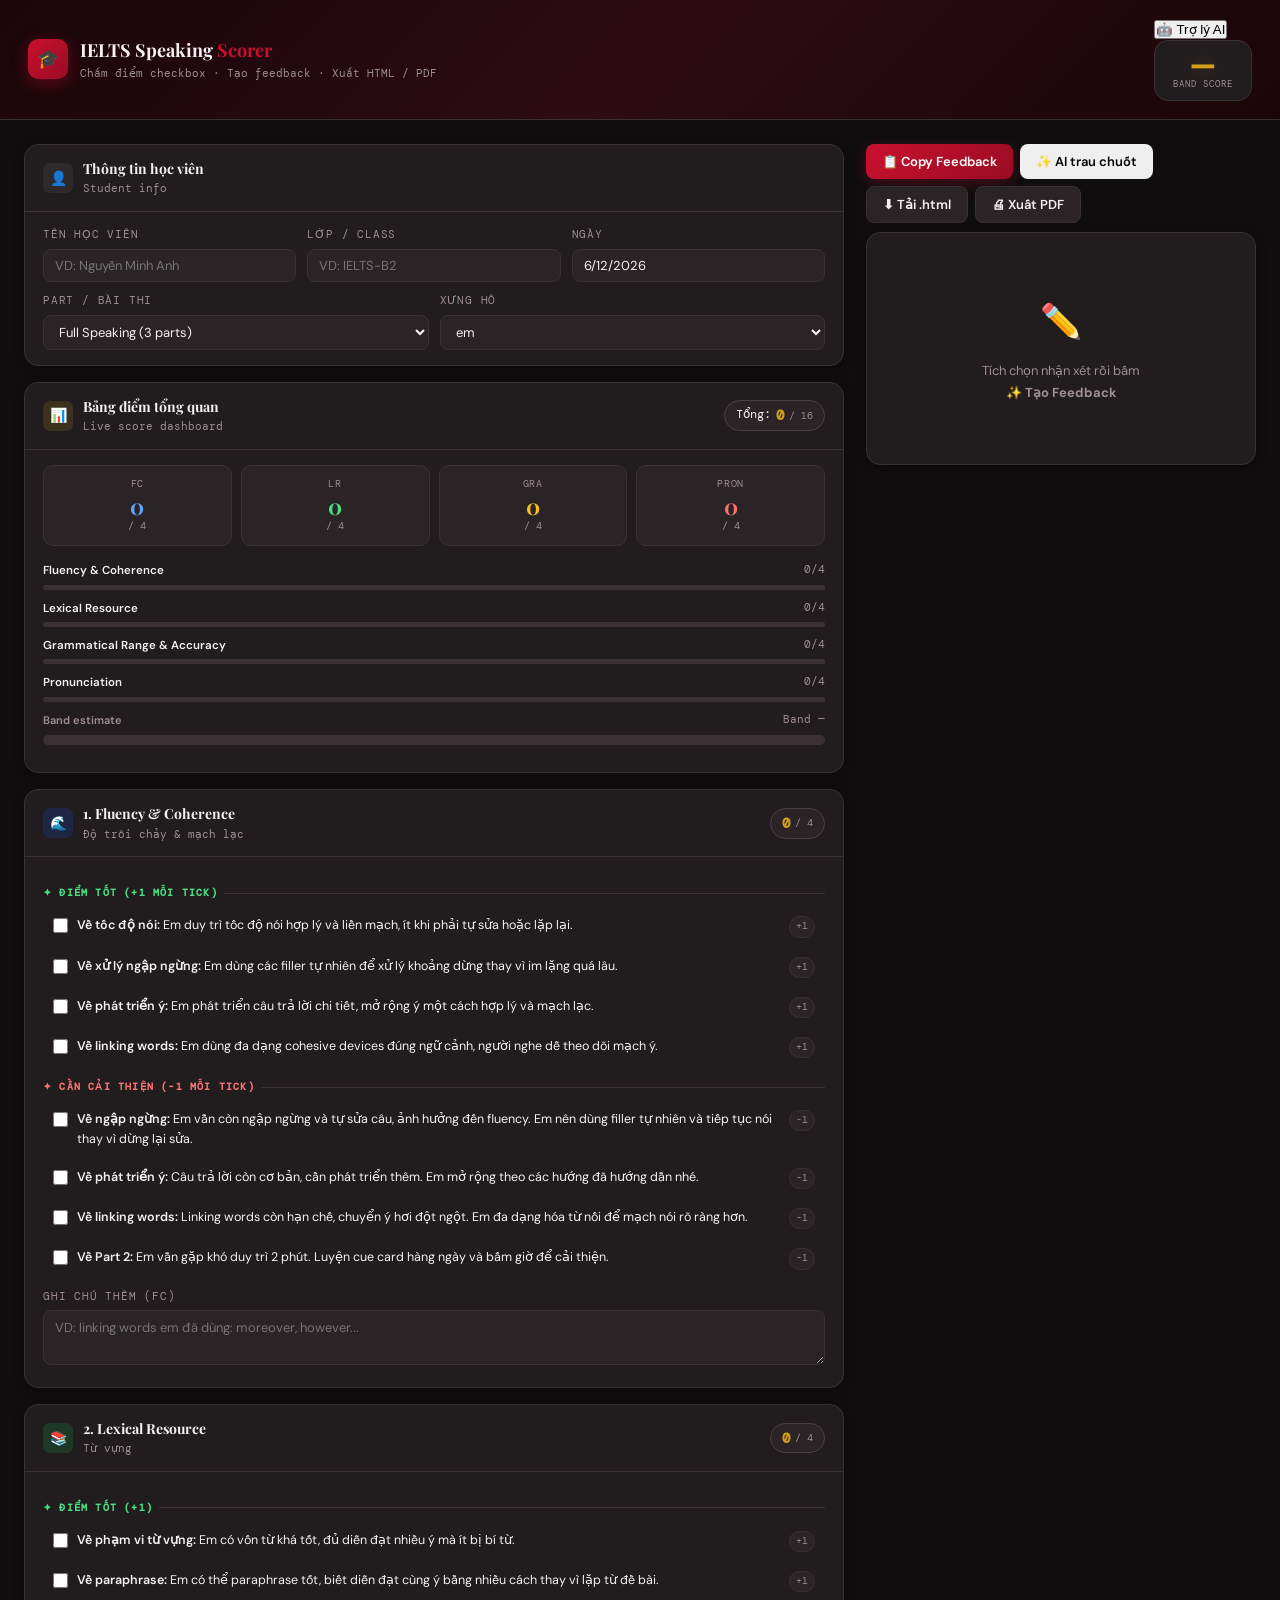
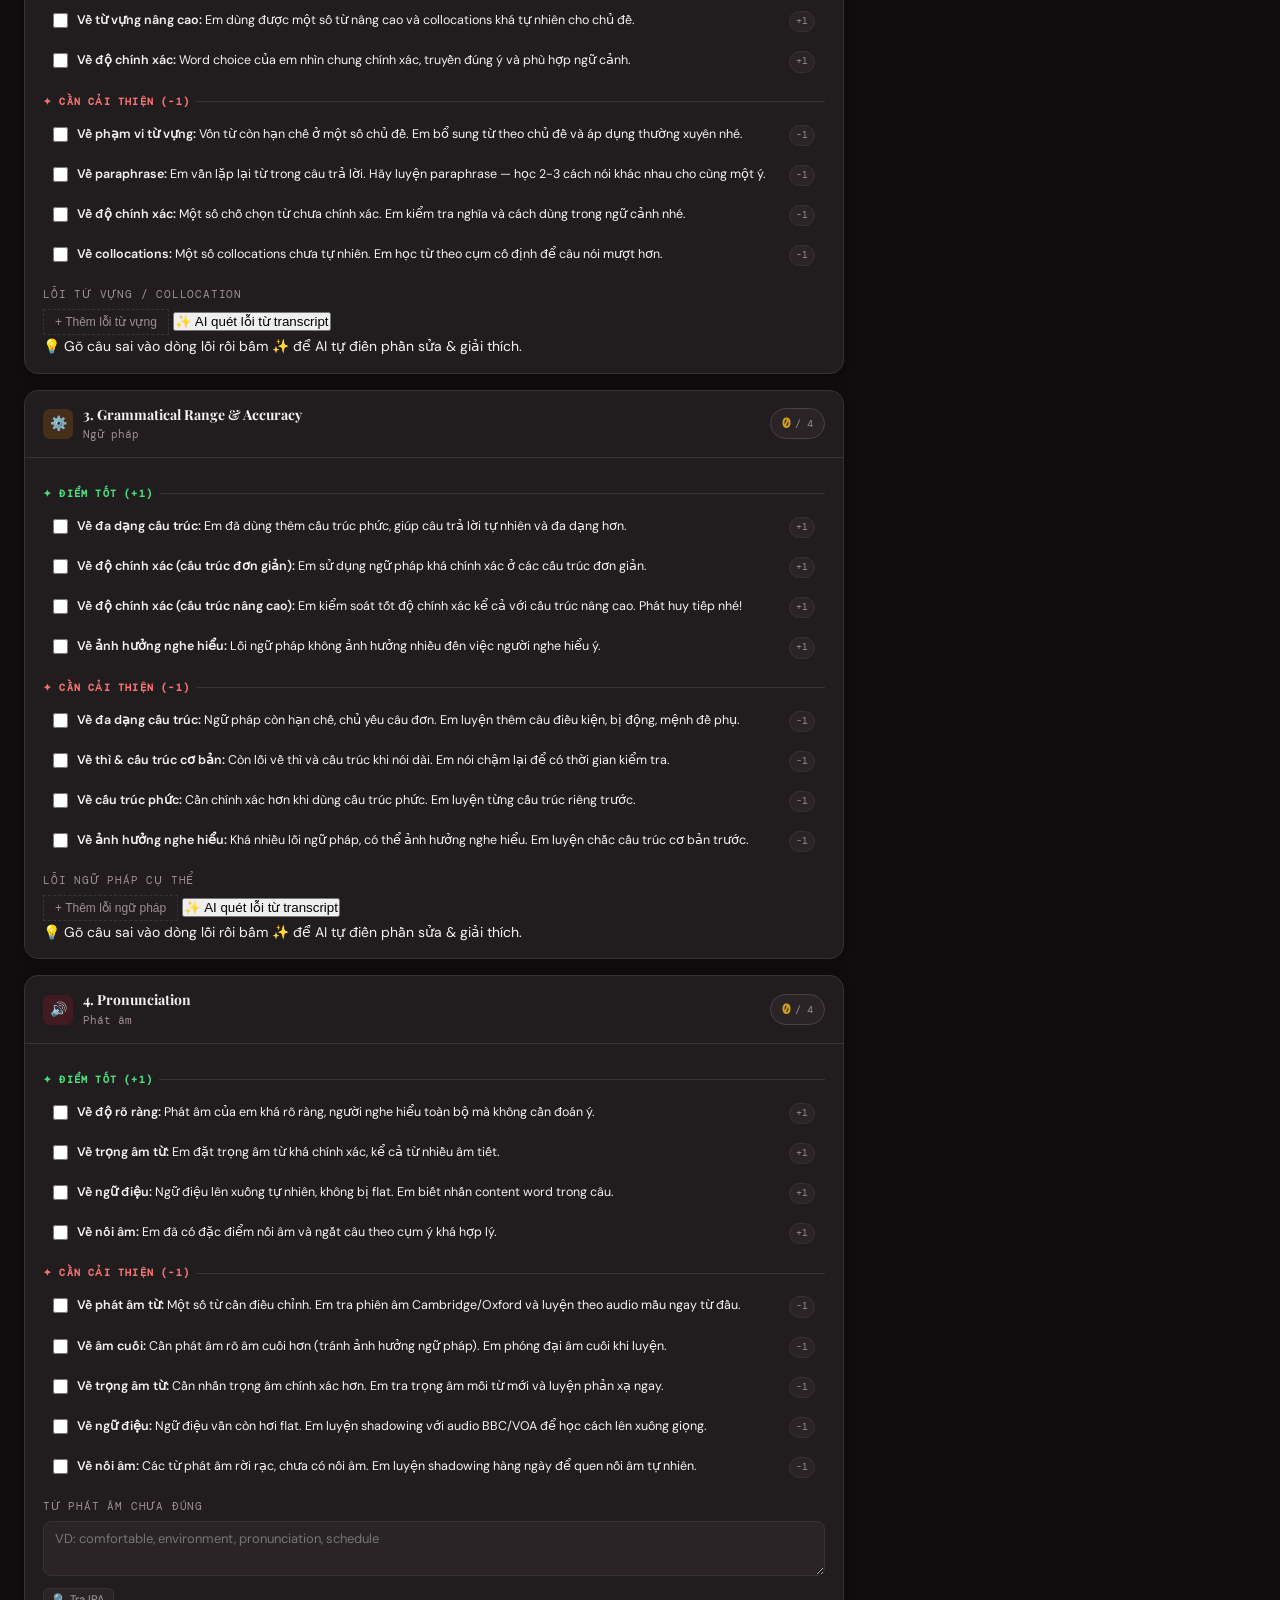
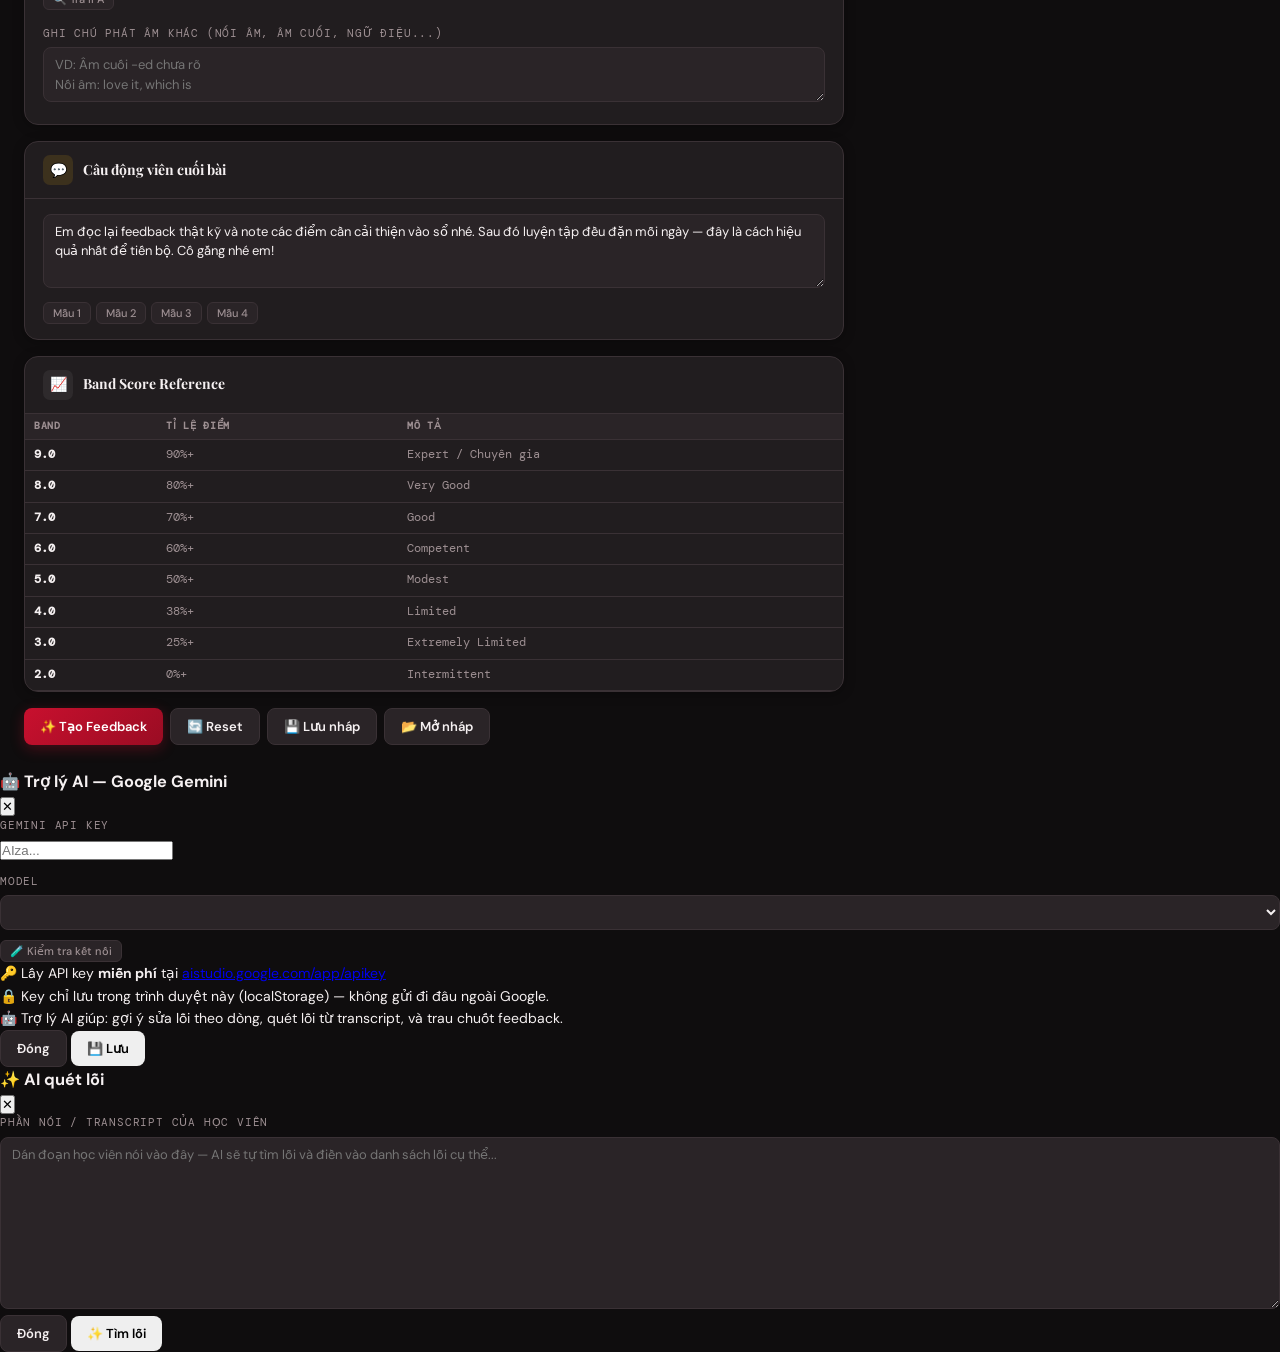
==== index.html @ d407ffcd "Initial commit: IELTS Speaking Scorer" ====
<!DOCTYPE html>
<html lang="vi">
<head>
  <meta charset="UTF-8" />
  <meta name="viewport" content="width=device-width, initial-scale=1.0" />
  <title>IELTS Speaking Scorer – LangGo</title>
  <link href="https://fonts.googleapis.com/css2?family=Playfair+Display:wght@700;900&family=DM+Sans:ital,wght@0,300;0,400;0,500;0,600;1,400&family=DM+Mono:wght@400;500&display=swap" rel="stylesheet" />
  <link rel="stylesheet" href="style.css" />
</head>
<body>

<!-- ===== HEADER ===== -->
<header>
  <div class="brand">
    <div class="brand-icon">🎓</div>
    <div>
      <h1>IELTS Speaking <span>Scorer</span></h1>
      <div class="sub">Chấm điểm checkbox · Tạo feedback · Xuất HTML / PDF</div>
    </div>
  </div>
  <div class="hdr-right">
    <button class="hdr-ai-btn" id="ai-btn" onclick="openAIModal()" title="Cài đặt Trợ lý AI (Gemini)">
      <span class="dot"></span> 🤖 Trợ lý AI
    </button>
    <div class="band-pill">
      <div class="num" id="hdr-band">—</div>
      <div class="lbl">Band Score</div>
    </div>
  </div>
</header>

<!-- ===== MAIN WRAPPER ===== -->
<div class="wrap">

  <!-- ===== INPUT PANE ===== -->
  <div class="input-pane">

    <!-- Thông tin học viên -->
    <div class="card">
      <div class="card-head">
        <div class="card-head-left">
          <div class="crit-icon ci-info">👤</div>
          <div>
            <h2>Thông tin học viên</h2>
            <div class="hsub">Student info</div>
          </div>
        </div>
      </div>
      <div class="card-body">
        <div class="info-grid">
          <div>
            <label class="field-label">Tên học viên</label>
            <input type="text" id="hv-name" placeholder="VD: Nguyễn Minh Anh" />
          </div>
          <div>
            <label class="field-label">Lớp / Class</label>
            <input type="text" id="hv-class" placeholder="VD: IELTS-B2" />
          </div>
          <div>
            <label class="field-label">Ngày</label>
            <input type="text" id="hv-date" />
          </div>
        </div>
        <div class="row-2" style="margin-top: 11px">
          <div>
            <label class="field-label">Part / Bài thi</label>
            <select id="hv-part">
              <option>Full Speaking (3 parts)</option>
              <option>Part 1 only</option>
              <option>Part 2 only</option>
              <option>Part 3 only</option>
            </select>
          </div>
          <div>
            <label class="field-label">Xưng hô</label>
            <select id="hv-pronoun">
              <option value="em">em</option>
              <option value="anh">anh</option>
              <option value="chị">chị</option>
            </select>
          </div>
        </div>
      </div>
    </div>

    <!-- Bảng điểm tổng quan -->
    <div class="card">
      <div class="card-head">
        <div class="card-head-left">
          <div class="crit-icon ci-gold">📊</div>
          <div>
            <h2>Bảng điểm tổng quan</h2>
            <div class="hsub">Live score dashboard</div>
          </div>
        </div>
        <div class="score-badge">
          Tổng: <span class="cur" id="tot-pts">0</span>
          <span class="mx">/ <span id="tot-max">0</span></span>
        </div>
      </div>
      <div class="card-body">
        <!-- Mini score cards -->
        <div class="ov-grid">
          <div class="ov-card">
            <div class="on">FC</div>
            <div class="op op-fc" id="fc-pts">0</div>
            <div class="om">/ <span id="fc-max-d">0</span></div>
          </div>
          <div class="ov-card">
            <div class="on">LR</div>
            <div class="op op-lr" id="lr-pts">0</div>
            <div class="om">/ <span id="lr-max-d">0</span></div>
          </div>
          <div class="ov-card">
            <div class="on">GRA</div>
            <div class="op op-gra" id="gra-pts">0</div>
            <div class="om">/ <span id="gra-max-d">0</span></div>
          </div>
          <div class="ov-card">
            <div class="on">PRON</div>
            <div class="op op-p" id="p-pts">0</div>
            <div class="om">/ <span id="p-max-d">0</span></div>
          </div>
        </div>
        <!-- Progress bars -->
        <div class="bar-wrap">
          <div class="bar-label">
            <span class="bn">Fluency &amp; Coherence</span>
            <span class="bp" id="fc-bl">0/0</span>
          </div>
          <div class="bar"><div class="bar-fill bf-fc" id="fc-bar" style="width:0%"></div></div>
        </div>
        <div class="bar-wrap">
          <div class="bar-label">
            <span class="bn">Lexical Resource</span>
            <span class="bp" id="lr-bl">0/0</span>
          </div>
          <div class="bar"><div class="bar-fill bf-lr" id="lr-bar" style="width:0%"></div></div>
        </div>
        <div class="bar-wrap">
          <div class="bar-label">
            <span class="bn">Grammatical Range &amp; Accuracy</span>
            <span class="bp" id="gra-bl">0/0</span>
          </div>
          <div class="bar"><div class="bar-fill bf-gra" id="gra-bar" style="width:0%"></div></div>
        </div>
        <div class="bar-wrap">
          <div class="bar-label">
            <span class="bn">Pronunciation</span>
            <span class="bp" id="p-bl">0/0</span>
          </div>
          <div class="bar"><div class="bar-fill bf-p" id="p-bar" style="width:0%"></div></div>
        </div>
        <!-- Band meter -->
        <div style="margin-top: 4px">
          <div class="bar-label" style="margin-bottom: 3px">
            <span class="bn" style="font-size:11px;color:var(--text-muted)">Band estimate</span>
            <span class="bp" id="band-lbl">—</span>
          </div>
          <div class="band-meter">
            <div class="band-meter-fill" id="band-mtr" style="width:0%"></div>
          </div>
        </div>
      </div>
    </div>

    <!-- 1. Fluency & Coherence -->
    <div class="card">
      <div class="card-head">
        <div class="card-head-left">
          <div class="crit-icon ci-fc">🌊</div>
          <div>
            <h2>1. Fluency &amp; Coherence</h2>
            <div class="hsub">Độ trôi chảy &amp; mạch lạc</div>
          </div>
        </div>
        <div class="score-badge">
          <span class="cur" id="fc-cur">0</span>
          <span class="mx">/ <span id="fc-max">0</span></span>
        </div>
      </div>
      <div class="card-body">
        <div class="sec-label good">✦ Điểm tốt (+1 mỗi tick)</div>
        <div class="check-list" data-list="fc-good"></div>

        <div class="sec-label bad" style="margin-top: 13px">✦ Cần cải thiện (-1 mỗi tick)</div>
        <div class="check-list" data-list="fc-bad"></div>

        <div style="margin-top: 11px">
          <label class="field-label">Ghi chú thêm (FC)</label>
          <textarea id="fc-extra" rows="2"
            placeholder="VD: linking words em đã dùng: moreover, however..."></textarea>
        </div>
      </div>
    </div>

    <!-- 2. Lexical Resource -->
    <div class="card">
      <div class="card-head">
        <div class="card-head-left">
          <div class="crit-icon ci-lr">📚</div>
          <div>
            <h2>2. Lexical Resource</h2>
            <div class="hsub">Từ vựng</div>
          </div>
        </div>
        <div class="score-badge">
          <span class="cur" id="lr-cur">0</span>
          <span class="mx">/ <span id="lr-max">0</span></span>
        </div>
      </div>
      <div class="card-body">
        <div class="sec-label good">✦ Điểm tốt (+1)</div>
        <div class="check-list" data-list="lr-good"></div>

        <div class="sec-label bad" style="margin-top: 13px">✦ Cần cải thiện (-1)</div>
        <div class="check-list" data-list="lr-bad"></div>

        <div style="margin-top: 13px">
          <label class="field-label">Lỗi từ vựng / collocation</label>
          <div id="lr-errors"></div>
          <div class="err-actions">
            <button class="btn-ghost" onclick="addErrRow('lr-errors')">+ Thêm lỗi từ vựng</button>
            <button class="btn-ai-mini" onclick="openScanModal('vocab')">✨ AI quét lỗi từ transcript</button>
          </div>
          <div class="ai-tip">💡 Gõ câu sai vào dòng lỗi rồi bấm <b>✨</b> để AI tự điền phần sửa &amp; giải thích.</div>
        </div>
      </div>
    </div>

    <!-- 3. Grammatical Range & Accuracy -->
    <div class="card">
      <div class="card-head">
        <div class="card-head-left">
          <div class="crit-icon ci-gra">⚙️</div>
          <div>
            <h2>3. Grammatical Range &amp; Accuracy</h2>
            <div class="hsub">Ngữ pháp</div>
          </div>
        </div>
        <div class="score-badge">
          <span class="cur" id="gra-cur">0</span>
          <span class="mx">/ <span id="gra-max">0</span></span>
        </div>
      </div>
      <div class="card-body">
        <div class="sec-label good">✦ Điểm tốt (+1)</div>
        <div class="check-list" data-list="gra-good"></div>

        <div class="sec-label bad" style="margin-top: 13px">✦ Cần cải thiện (-1)</div>
        <div class="check-list" data-list="gra-bad"></div>

        <div style="margin-top: 13px">
          <label class="field-label">Lỗi ngữ pháp cụ thể</label>
          <div id="gra-errors"></div>
          <div class="err-actions">
            <button class="btn-ghost" onclick="addErrRow('gra-errors')">+ Thêm lỗi ngữ pháp</button>
            <button class="btn-ai-mini" onclick="openScanModal('grammar')">✨ AI quét lỗi từ transcript</button>
          </div>
          <div class="ai-tip">💡 Gõ câu sai vào dòng lỗi rồi bấm <b>✨</b> để AI tự điền phần sửa &amp; giải thích.</div>
        </div>
      </div>
    </div>

    <!-- 4. Pronunciation -->
    <div class="card">
      <div class="card-head">
        <div class="card-head-left">
          <div class="crit-icon ci-p">🔊</div>
          <div>
            <h2>4. Pronunciation</h2>
            <div class="hsub">Phát âm</div>
          </div>
        </div>
        <div class="score-badge">
          <span class="cur" id="p-cur">0</span>
          <span class="mx">/ <span id="p-max">0</span></span>
        </div>
      </div>
      <div class="card-body">
        <div class="sec-label good">✦ Điểm tốt (+1)</div>
        <div class="check-list" data-list="p-good"></div>

        <div class="sec-label bad" style="margin-top: 13px">✦ Cần cải thiện (-1)</div>
        <div class="check-list" data-list="p-bad"></div>

        <div style="margin-top: 13px">
          <label class="field-label">Từ phát âm chưa đúng</label>
          <textarea id="p-words" rows="2"
            placeholder="VD: comfortable, environment, pronunciation, schedule"></textarea>
          <div style="margin-top: 5px; display: flex; gap: 6px; align-items: center">
            <button class="btn-mini" onclick="fetchIPA()">🔍 Tra IPA</button>
            <span id="ipa-st" style="font-size:10.5px;color:var(--text-muted);font-style:italic"></span>
          </div>
          <div class="word-tags" id="p-tags"></div>

          <div style="margin-top: 9px">
            <label class="field-label">Ghi chú phát âm khác (nối âm, âm cuối, ngữ điệu...)</label>
            <textarea id="p-extra" rows="2"
              placeholder="VD: Âm cuối -ed chưa rõ&#10;Nối âm: love it, which is"></textarea>
          </div>
        </div>
      </div>
    </div>

    <!-- Câu động viên -->
    <div class="card">
      <div class="card-head">
        <div class="card-head-left">
          <div class="crit-icon ci-gold">💬</div>
          <div><h2>Câu động viên cuối bài</h2></div>
        </div>
      </div>
      <div class="card-body">
        <textarea id="encourage" rows="3">Em đọc lại feedback thật kỹ và note các điểm cần cải thiện vào sổ nhé. Sau đó luyện tập đều đặn mỗi ngày — đây là cách hiệu quả nhất để tiến bộ. Cố gắng nhé em!</textarea>
        <div style="margin-top: 7px; display: flex; gap: 5px; flex-wrap: wrap">
          <button class="btn-mini" onclick="setEnc(0)">Mẫu 1</button>
          <button class="btn-mini" onclick="setEnc(1)">Mẫu 2</button>
          <button class="btn-mini" onclick="setEnc(2)">Mẫu 3</button>
          <button class="btn-mini" onclick="setEnc(3)">Mẫu 4</button>
        </div>
      </div>
    </div>

    <!-- Band Reference Table -->
    <div class="card">
      <div class="card-head">
        <div class="card-head-left">
          <div class="crit-icon ci-info">📈</div>
          <div><h2>Band Score Reference</h2></div>
        </div>
      </div>
      <div class="card-body" style="padding: 0">
        <table class="band-table">
          <thead>
            <tr><th>Band</th><th>Tỉ lệ điểm</th><th>Mô tả</th></tr>
          </thead>
          <tbody id="band-tbody"></tbody>
        </table>
      </div>
    </div>

    <!-- Action buttons -->
    <div class="btn-row">
      <button class="btn btn-primary" onclick="generate()">✨ Tạo Feedback</button>
      <button class="btn btn-secondary" onclick="resetAll()">🔄 Reset</button>
      <button class="btn btn-secondary" onclick="saveDraft()">💾 Lưu nháp</button>
      <button class="btn btn-secondary" onclick="loadDraft()">📂 Mở nháp</button>
    </div>

  </div><!-- /input-pane -->

  <!-- ===== PREVIEW PANE ===== -->
  <div class="preview-pane">
    <div class="preview-actions btn-row" style="margin-bottom: 9px; margin-top: 0">
      <button class="btn btn-primary" onclick="copyHTML()">📋 Copy Feedback</button>
      <button class="btn btn-ai" onclick="aiPolish(this)">✨ AI trau chuốt</button>
      <button class="btn btn-secondary" onclick="dlHTML()">⬇ Tải .html</button>
      <button class="btn btn-secondary" onclick="dlPDF()">🖨 Xuất PDF</button>
    </div>
    <div class="preview-box" id="preview">
      <div class="empty-state">
        <div class="ei">✏️</div>
        Tích chọn nhận xét rồi bấm<br />
        <b>✨ Tạo Feedback</b>
      </div>
    </div>
  </div>

</div><!-- /wrap -->

<div class="toast" id="toast"></div>

<!-- ===== MODAL: Cài đặt Trợ lý AI ===== -->
<div class="modal-overlay" id="ai-modal" onclick="if(event.target===this)closeModal('ai-modal')">
  <div class="modal">
    <div class="modal-head">
      <h3>🤖 Trợ lý AI — Google Gemini</h3>
      <button class="modal-x" onclick="closeModal('ai-modal')" title="Đóng">✕</button>
    </div>
    <div class="modal-body">
      <label class="field-label">Gemini API Key</label>
      <input type="password" id="ai-key" placeholder="AIza..." autocomplete="off" spellcheck="false" />

      <label class="field-label" style="margin-top: 12px">Model</label>
      <select id="ai-model"></select>

      <div style="margin-top: 10px; display: flex; gap: 7px; align-items: center; flex-wrap: wrap">
        <button class="btn-mini" onclick="aiTest(this)">🧪 Kiểm tra kết nối</button>
        <span id="ai-test-st" style="font-size: 11px"></span>
      </div>

      <div class="ai-hint">
        🔑 Lấy API key <b>miễn phí</b> tại
        <a href="https://aistudio.google.com/app/apikey" target="_blank" rel="noopener">aistudio.google.com/app/apikey</a><br />
        🔒 Key chỉ lưu trong trình duyệt này (localStorage) — không gửi đi đâu ngoài Google.<br />
        🤖 Trợ lý AI giúp: gợi ý sửa lỗi theo dòng, quét lỗi từ transcript, và trau chuốt feedback.
      </div>

      <div class="modal-actions">
        <button class="btn btn-secondary" onclick="closeModal('ai-modal')">Đóng</button>
        <button class="btn btn-ai" onclick="saveAISettings()">💾 Lưu</button>
      </div>
    </div>
  </div>
</div>

<!-- ===== MODAL: AI quét lỗi từ transcript ===== -->
<div class="modal-overlay" id="scan-modal" onclick="if(event.target===this)closeModal('scan-modal')">
  <div class="modal">
    <div class="modal-head">
      <h3 id="scan-title">✨ AI quét lỗi</h3>
      <button class="modal-x" onclick="closeModal('scan-modal')" title="Đóng">✕</button>
    </div>
    <div class="modal-body">
      <label class="field-label">Phần nói / transcript của học viên</label>
      <textarea id="scan-text" rows="8"
        placeholder="Dán đoạn học viên nói vào đây — AI sẽ tự tìm lỗi và điền vào danh sách lỗi cụ thể..."></textarea>
      <div class="ai-hint" id="scan-hint"></div>
      <div class="modal-actions">
        <button class="btn btn-secondary" onclick="closeModal('scan-modal')">Đóng</button>
        <button class="btn btn-ai" onclick="runScan(this)">✨ Tìm lỗi</button>
      </div>
    </div>
  </div>
</div>

<script src="data.js"></script>
<script src="app.js"></script>
</body>
</html>
---- style.css ----
/* ================================================================
   style.css — IELTS Speaking Scorer
   LangGo | Tách riêng để dễ maintain
   ================================================================ */

/* ===== CSS VARIABLES ===== */
:root {
  --primary:       #c8102e;
  --primary-dark:  #9a0c23;
  --primary-light: #fff0f2;
  --gold:          #d4a017;
  --gold-light:    #fef9ec;
  --green:         #16a34a;
  --green-light:   #dcfce7;
  --red:           #dc2626;
  --red-light:     #fee2e2;
  --amber:         #d97706;
  --amber-light:   #fef3c7;

  /* Dark theme surfaces */
  --bg:      #0f0d0e;
  --bg2:     #1a1618;
  --card:    #211d1f;
  --card2:   #2a2427;

  /* Text */
  --text:       #f5f0f1;
  --text-muted: #9d8f92;

  /* Borders */
  --border:  #3a3135;
  --border2: #4a4045;

  /* Shadows */
  --shadow:    0 4px 24px rgba(0,0,0,.4);
  --shadow-sm: 0 2px 12px rgba(0,0,0,.3);

  /* Radius */
  --r:    14px;
  --r-sm:  8px;
}

/* ===== RESET ===== */
*, *::before, *::after { box-sizing: border-box; margin: 0; padding: 0; }
html  { scroll-behavior: smooth; }
body  {
  font-family: 'DM Sans', sans-serif;
  background: var(--bg);
  color: var(--text);
  min-height: 100vh;
  line-height: 1.6;
  font-size: 14px;
}

/* ================================================================
   HEADER
   ================================================================ */
header {
  background: linear-gradient(135deg, #1a0609 0%, #2d0b15 50%, #1a0609 100%);
  border-bottom: 1px solid var(--border);
  padding: 18px 28px;
  display: flex;
  align-items: center;
  justify-content: space-between;
  position: sticky;
  top: 0;
  z-index: 100;
}

/* Brand */
.brand { display: flex; align-items: center; gap: 12px; }
.brand-icon {
  width: 40px; height: 40px;
  background: linear-gradient(135deg, var(--primary), var(--primary-dark));
  border-radius: 10px;
  display: flex; align-items: center; justify-content: center;
  font-size: 18px;
  box-shadow: 0 4px 16px rgba(200,16,46,.4);
  flex-shrink: 0;
}
.brand h1 {
  font-family: 'Playfair Display', serif;
  font-size: 18px;
  font-weight: 700;
}
.brand h1 span  { color: var(--primary); }
.brand .sub {
  font-size: 11px;
  color: var(--text-muted);
  font-family: 'DM Mono', monospace;
  margin-top: 1px;
}

/* Band pill in header */
.band-pill {
  background: var(--card);
  border: 1px solid var(--border);
  border-radius: var(--r);
  padding: 8px 18px;
  text-align: center;
}
.band-pill .num {
  font-family: 'Playfair Display', serif;
  font-size: 28px;
  font-weight: 900;
  color: var(--gold);
  line-height: 1;
  text-shadow: 0 0 20px rgba(212,160,23,.3);
}
.band-pill .lbl {
  font-size: 9px;
  color: var(--text-muted);
  text-transform: uppercase;
  letter-spacing: 1px;
  font-family: 'DM Mono', monospace;
}

/* ================================================================
   LAYOUT
   ================================================================ */
.wrap {
  max-width: 1300px;
  margin: 0 auto;
  padding: 24px;
  display: grid;
  grid-template-columns: 1fr 390px;
  gap: 22px;
}
@media (max-width: 1020px) {
  .wrap { grid-template-columns: 1fr; }
}

/* Info grid (student fields) */
.info-grid {
  display: grid;
  grid-template-columns: 1fr 1fr 1fr;
  gap: 11px;
}
@media (max-width: 600px) {
  .info-grid { grid-template-columns: 1fr; }
}

/* Generic 2-col row */
.row-2 {
  display: grid;
  grid-template-columns: 1fr 1fr;
  gap: 11px;
}

/* ================================================================
   CARDS
   ================================================================ */
.card {
  background: var(--card);
  border: 1px solid var(--border);
  border-radius: var(--r);
  overflow: hidden;
  margin-bottom: 16px;
  box-shadow: var(--shadow-sm);
  animation: fadeIn .3s ease both;
}
/* Stagger delays */
.card:nth-child(1) { animation-delay: .00s; }
.card:nth-child(2) { animation-delay: .04s; }
.card:nth-child(3) { animation-delay: .08s; }
.card:nth-child(4) { animation-delay: .12s; }
.card:nth-child(5) { animation-delay: .16s; }
.card:nth-child(6) { animation-delay: .20s; }
.card:nth-child(7) { animation-delay: .24s; }

.card-head {
  padding: 13px 18px;
  border-bottom: 1px solid var(--border);
  display: flex;
  align-items: center;
  justify-content: space-between;
  gap: 10px;
}
.card-head-left { display: flex; align-items: center; gap: 10px; }
.card-head h2 {
  font-family: 'Playfair Display', serif;
  font-size: 14px;
  font-weight: 700;
}
.card-head .hsub {
  font-size: 10.5px;
  color: var(--text-muted);
  font-family: 'DM Mono', monospace;
  margin-top: 1px;
}
.card-body { padding: 15px 18px; }

/* ================================================================
   CRITERION ICONS
   ================================================================ */
.crit-icon {
  width: 30px; height: 30px;
  border-radius: 7px;
  display: flex; align-items: center; justify-content: center;
  font-size: 14px;
  flex-shrink: 0;
}
.ci-fc   { background: rgba(29,78,216,.2);  color: #60a5fa; }
.ci-lr   { background: rgba(22,163,74,.2);  color: #4ade80; }
.ci-gra  { background: rgba(217,119,6,.2);  color: #fbbf24; }
.ci-p    { background: rgba(200,16,46,.2);  color: #f87171; }
.ci-info { background: rgba(255,255,255,.06); color: #e2d8d9; }
.ci-gold { background: rgba(212,160,23,.15); color: var(--gold); }

/* ================================================================
   SCORE BADGE (pill in card header)
   ================================================================ */
.score-badge {
  display: flex;
  align-items: center;
  gap: 5px;
  background: var(--card2);
  border: 1px solid var(--border2);
  border-radius: 999px;
  padding: 3px 11px;
  font-family: 'DM Mono', monospace;
  font-size: 11.5px;
  white-space: nowrap;
}
.score-badge .cur {
  color: var(--gold);
  font-weight: 600;
  font-size: 14px;
}
.score-badge .mx { color: var(--text-muted); font-size: 10px; }

/* ================================================================
   OVERVIEW MINI-CARDS
   ================================================================ */
.ov-grid {
  display: grid;
  grid-template-columns: repeat(4, 1fr);
  gap: 9px;
  margin-bottom: 16px;
}
@media (max-width: 600px) { .ov-grid { grid-template-columns: repeat(2, 1fr); } }

.ov-card {
  background: var(--card2);
  border: 1px solid var(--border);
  border-radius: 10px;
  padding: 11px;
  text-align: center;
}
.ov-card .on {
  font-size: 9.5px;
  font-family: 'DM Mono', monospace;
  color: var(--text-muted);
  text-transform: uppercase;
  letter-spacing: .8px;
}
.ov-card .op {
  font-family: 'Playfair Display', serif;
  font-size: 22px;
  font-weight: 700;
  margin: 3px 0 2px;
  line-height: 1;
}
.ov-card .om { font-size: 9.5px; color: var(--text-muted); font-family: 'DM Mono', monospace; }

/* Per-criterion colours */
.op-fc  { color: #60a5fa; }
.op-lr  { color: #4ade80; }
.op-gra { color: #fbbf24; }
.op-p   { color: #f87171; }

/* ================================================================
   PROGRESS BARS
   ================================================================ */
.bar-wrap { margin-bottom: 10px; }
.bar-label {
  display: flex;
  justify-content: space-between;
  font-size: 11.5px;
  margin-bottom: 4px;
}
.bar-label .bn { font-weight: 600; color: var(--text); }
.bar-label .bp { font-family: 'DM Mono', monospace; color: var(--text-muted); font-size: 10.5px; }

.bar {
  height: 5px;
  background: var(--border);
  border-radius: 999px;
  overflow: hidden;
}
.bar-fill {
  height: 100%;
  border-radius: 999px;
  transition: width .45s cubic-bezier(.4, 0, .2, 1);
}
.bf-fc  { background: linear-gradient(90deg, #1d4ed8, #60a5fa); }
.bf-lr  { background: linear-gradient(90deg, #16a34a, #4ade80); }
.bf-gra { background: linear-gradient(90deg, #d97706, #fbbf24); }
.bf-p   { background: linear-gradient(90deg, #c8102e, #f87171); }

/* Band estimate meter */
.band-meter {
  height: 10px;
  background: var(--border);
  border-radius: 999px;
  overflow: hidden;
  margin: 6px 0 12px;
}
.band-meter-fill {
  height: 100%;
  background: linear-gradient(90deg, #f87171, #fbbf24, #4ade80, #60a5fa);
  transition: width .5s cubic-bezier(.4, 0, .2, 1);
  border-radius: 999px;
}

/* ================================================================
   SECTION LABELS (good / bad dividers)
   ================================================================ */
.sec-label {
  font-size: 10px;
  font-weight: 700;
  text-transform: uppercase;
  letter-spacing: 1.2px;
  font-family: 'DM Mono', monospace;
  margin: 13px 0 7px;
  display: flex;
  align-items: center;
  gap: 6px;
}
.sec-label::after {
  content: '';
  flex: 1;
  height: 1px;
  background: var(--border);
}
.sec-label.good { color: #4ade80; }
.sec-label.bad  { color: #f87171; }

/* ================================================================
   CHECKLIST ITEMS
   ================================================================ */
.check-list { display: flex; flex-direction: column; gap: 3px; }

.check-item {
  display: flex;
  align-items: flex-start;
  gap: 9px;
  padding: 7px 9px;
  border-radius: var(--r-sm);
  cursor: pointer;
  border: 1px solid transparent;
  transition: all .15s;
}
.check-item:hover        { background: var(--card2); border-color: var(--border); }
.check-item.chk-good     { background: rgba(22,163,74,.08);  border-color: rgba(22,163,74,.25); }
.check-item.chk-bad      { background: rgba(200,16,46,.08); border-color: rgba(200,16,46,.2);  }

.check-item input[type="checkbox"] {
  margin-top: 2px;
  flex-shrink: 0;
  width: 15px; height: 15px;
  accent-color: var(--primary);
  cursor: pointer;
}
.check-item .it {
  font-size: 12.5px;
  color: var(--text);
  line-height: 1.55;
  flex: 1;
}
.check-item .it b { color: var(--text); font-weight: 600; }

.pt-badge {
  flex-shrink: 0;
  font-size: 9.5px;
  font-family: 'DM Mono', monospace;
  background: var(--card2);
  border: 1px solid var(--border);
  border-radius: 999px;
  padding: 2px 6px;
  color: var(--text-muted);
}
.chk-good .pt-badge { background: rgba(22,163,74,.15); border-color: #16a34a; color: #4ade80; }
.chk-bad  .pt-badge { background: rgba(200,16,46,.15); border-color: #c8102e; color: #f87171; }

/* ================================================================
   FORM FIELDS
   ================================================================ */
.field-label {
  display: block;
  font-size: 10.5px;
  font-family: 'DM Mono', monospace;
  color: var(--text-muted);
  text-transform: uppercase;
  letter-spacing: .8px;
  margin-bottom: 5px;
}
input[type="text"],
input[type="date"],
select,
textarea {
  width: 100%;
  background: var(--card2);
  border: 1px solid var(--border);
  border-radius: var(--r-sm);
  padding: 7px 11px;
  color: var(--text);
  font-family: 'DM Sans', sans-serif;
  font-size: 13px;
  transition: border-color .15s;
}
input:focus, select:focus, textarea:focus {
  outline: none;
  border-color: var(--primary);
  box-shadow: 0 0 0 3px rgba(200,16,46,.12);
}
select option { background: var(--card2); }
textarea { resize: vertical; line-height: 1.5; }

/* ================================================================
   ERROR ROWS (wrong → right + note)
   ================================================================ */
.err-row {
  display: grid;
  grid-template-columns: 1fr 24px 1fr 30px;
  gap: 6px;
  align-items: center;
  margin-bottom: 4px;
}
.err-arr  { color: var(--text-muted); font-size: 13px; text-align: center; }
.err-note { margin: -2px 0 8px; padding-left: 2px; }
.err-note input { font-size: 12px; color: var(--text-muted); }

/* ================================================================
   PRONUNCIATION WORD TAGS
   ================================================================ */
.word-tags { display: flex; flex-wrap: wrap; gap: 5px; margin-top: 7px; }
.word-tag {
  display: inline-flex;
  align-items: center;
  gap: 5px;
  background: var(--card2);
  border: 1px solid var(--border);
  border-radius: 999px;
  padding: 3px 10px 3px 12px;
  font-size: 12px;
}
.word-tag .ipa {
  color: var(--primary);
  font-family: 'DM Mono', monospace;
  font-size: 11px;
}
.word-tag button {
  border: none;
  background: none;
  color: var(--text-muted);
  cursor: pointer;
  font-size: 13px;
  line-height: 1;
  padding: 0 1px;
}
.word-tag button:hover { color: var(--red); }

/* ================================================================
   BUTTONS
   ================================================================ */
.btn {
  border: none;
  cursor: pointer;
  border-radius: var(--r-sm);
  padding: 9px 16px;
  font-family: 'DM Sans', sans-serif;
  font-weight: 600;
  font-size: 13px;
  transition: all .15s;
  display: inline-flex;
  align-items: center;
  gap: 5px;
}
.btn-primary {
  background: linear-gradient(135deg, var(--primary), var(--primary-dark));
  color: #fff;
  box-shadow: 0 4px 14px rgba(200,16,46,.3);
}
.btn-primary:hover {
  transform: translateY(-1px);
  box-shadow: 0 6px 20px rgba(200,16,46,.4);
}
.btn-secondary {
  background: var(--card2);
  color: var(--text);
  border: 1px solid var(--border);
}
.btn-secondary:hover { background: var(--border); }

.btn-ghost {
  background: transparent;
  color: var(--text-muted);
  border: 1px dashed var(--border);
  font-size: 12px;
  padding: 5px 11px;
}
.btn-ghost:hover { color: var(--text); border-color: var(--border2); }

.btn-mini {
  padding: 3px 9px;
  font-size: 11px;
  background: var(--card2);
  color: var(--text-muted);
  border: 1px solid var(--border);
  border-radius: 6px;
  cursor: pointer;
  font-family: 'DM Sans', sans-serif;
  font-weight: 500;
  transition: all .12s;
}
.btn-mini:hover { background: var(--border); color: var(--text); }

.btn-row {
  display: flex;
  gap: 7px;
  flex-wrap: wrap;
  margin-top: 13px;
}

/* ================================================================
   BAND REFERENCE TABLE
   ================================================================ */
.band-table {
  width: 100%;
  border-collapse: collapse;
  font-size: 11.5px;
  font-family: 'DM Mono', monospace;
}
.band-table th {
  padding: 5px 9px;
  background: var(--card2);
  color: var(--text-muted);
  text-align: left;
  font-size: 9.5px;
  text-transform: uppercase;
  letter-spacing: .7px;
  border-bottom: 1px solid var(--border);
}
.band-table td {
  padding: 6px 9px;
  border-bottom: 1px solid var(--border);
  color: var(--text-muted);
}
.band-table td:first-child { font-weight: 700; color: var(--text); }
.band-table tr.bact td { background: rgba(212,160,23,.1); color: var(--gold); font-weight: 600; }
.band-table tr.bact td:first-child { color: var(--gold); }

/* ================================================================
   PREVIEW PANE
   ================================================================ */
.preview-pane { position: sticky; top: 78px; align-self: start; }

.preview-box {
  background: var(--card);
  border: 1px solid var(--border);
  border-radius: var(--r);
  padding: 22px;
  max-height: calc(100vh - 120px);
  overflow-y: auto;
  font-size: 13.5px;
  line-height: 1.7;
  box-shadow: var(--shadow-sm);
}
.preview-box::-webkit-scrollbar { width: 5px; }
.preview-box::-webkit-scrollbar-track { background: transparent; }
.preview-box::-webkit-scrollbar-thumb { background: var(--border); border-radius: 999px; }

/* Empty state */
.empty-state { text-align: center; padding: 38px 18px; color: var(--text-muted); font-size: 13px; }
.empty-state .ei { font-size: 34px; margin-bottom: 9px; }

/* ================================================================
   FEEDBACK CONTENT STYLES (used inside preview + exported HTML)
   ================================================================ */
.fb-header    { border-bottom: 2px solid var(--border); padding-bottom: 13px; margin-bottom: 15px; }
.fb-title     { font-family: 'Playfair Display', serif; font-size: 19px; font-weight: 700; color: var(--primary); }
.fb-meta      { font-size: 11.5px; color: var(--text-muted); margin-top: 3px; font-family: 'DM Mono', monospace; }

.fb-band-box  {
  display: inline-flex; flex-direction: column; align-items: center;
  background: var(--gold-light);
  border: 2px solid var(--gold);
  border-radius: 12px;
  padding: 8px 18px;
  margin-top: 11px;
}
.fb-band-num   { font-family: 'Playfair Display', serif; font-size: 36px; font-weight: 900; color: #b8860b; line-height: 1; }
.fb-band-label { font-size: 10px; color: #8a6d00; font-weight: 600; text-transform: uppercase; letter-spacing: .8px; }

.fb-section-title {
  font-family: 'Playfair Display', serif;
  font-size: 13px;
  font-weight: 700;
  color: var(--primary-dark);
  text-transform: uppercase;
  letter-spacing: .5px;
  border-bottom: 2px solid #ffd6dc;
  padding-bottom: 3px;
  margin: 17px 0 9px;
}
.fb-good-title { color: #15803d; font-size: 12px; font-weight: 700; margin: 9px 0 3px; }
.fb-bad-title  { color: #b45309; font-size: 12px; font-weight: 700; margin: 9px 0 3px; }

.fb-list    { padding-left: 17px; margin: 3px 0 7px; }
.fb-list li { margin-bottom: 3px; font-size: 12.5px; }

.fb-err-mark  { color: #dc2626; text-decoration: line-through; background: #fee2e2; padding: 1px 4px; border-radius: 3px; font-size: 12px; }
.fb-fix-mark  { color: #16a34a; background: #dcfce7; padding: 1px 4px; border-radius: 3px; font-weight: 600; font-size: 12px; }
.fb-ipa-mark  { color: #c8102e; font-weight: 600; font-family: monospace; }
.fb-word-mark { background: #fef3c7; padding: 1px 4px; border-radius: 3px; font-weight: 600; font-size: 12px; }
.fb-note      { color: #6b7280; font-style: italic; font-size: 11.5px; }

.fb-encourage {
  margin-top: 15px;
  padding: 11px 13px;
  background: var(--primary-light);
  border-left: 4px solid var(--primary);
  border-radius: 6px;
  font-style: italic;
  color: var(--primary-dark);
  font-size: 12.5px;
}

.fb-scores-table {
  width: 100%;
  border-collapse: collapse;
  font-size: 12px;
  margin: 11px 0;
  font-family: 'DM Mono', monospace;
}
.fb-scores-table th    { background: var(--primary-light); color: var(--primary-dark); padding: 5px 9px; text-align: left; font-size: 10px; text-transform: uppercase; }
.fb-scores-table td    { padding: 5px 9px; border-bottom: 1px solid var(--border); color: var(--text-muted); }
.fb-scores-table .tr-total td { font-weight: 700; background: var(--gold-light); color: #8a6d00; }

/* ================================================================
   TOAST NOTIFICATION
   ================================================================ */
.toast {
  position: fixed;
  bottom: 22px; right: 22px;
  background: var(--card);
  border: 1px solid var(--border);
  color: var(--text);
  padding: 9px 16px;
  border-radius: 10px;
  font-size: 13px;
  font-weight: 500;
  opacity: 0;
  transform: translateY(10px);
  transition: all .25s;
  pointer-events: none;
  z-index: 200;
  box-shadow: var(--shadow);
}
.toast.show { opacity: 1; transform: translateY(0); }

/* ================================================================
   ANIMATIONS
   ================================================================ */
@keyframes fadeIn {
  from { opacity: 0; transform: translateY(7px); }
  to   { opacity: 1; transform: translateY(0);   }
}

/* ================================================================
   PRINT STYLES (PDF export via Ctrl+P / window.print())
   ================================================================ */
@media print {
  body { background: #fff !important; color: #111 !important; font-family: Arial, sans-serif !important; }

  /* Hide everything except preview */
  header, .input-pane, .btn-row, .preview-actions, .toast { display: none !important; }
  .wrap         { display: block !important; padding: 0 !important; }
  .preview-pane { position: static !important; }

  /* Flatten preview box */
  .preview-box {
    background: #fff !important;
    border: none !important;
    max-height: none !important;
    padding: 0 !important;
    box-shadow: none !important;
    color: #111 !important;
  }

  /* Override dark colours in feedback content */
  .fb-header         { border-bottom-color: #ffd6dc !important; }
  .fb-title          { color: #9a0c23 !important; }
  .fb-meta           { color: #6b7280 !important; }
  .fb-section-title  { color: #9a0c23 !important; border-bottom-color: #ffd6dc !important; }
  .fb-good-title     { color: #15803d !important; }
  .fb-bad-title      { color: #b45309 !important; }
  .fb-band-box       { background: #fef9ec !important; border-color: #d4a017 !important; }
  .fb-band-num       { color: #b8860b !important; }
  .fb-band-label     { color: #8a6d00 !important; }
  .fb-encourage      { background: #fff0f2 !important; border-left-color: #c8102e !important; color: #9a0c23 !important; }
  .fb-err-mark       { background: #fee2e2 !important; color: #dc2626 !important; }
  .fb-fix-mark       { background: #dcfce7 !important; color: #16a34a !important; }
  .fb-word-mark      { background: #fef3c7 !important; }
  .fb-ipa-mark       { color: #c8102e !important; }
  .fb-note           { color: #6b7280 !important; }
  .fb-list li        { color: #111 !important; }
  .fb-scores-table th     { background: #fff0f2 !important; color: #9a0c23 !important; }
  .fb-scores-table td     { color: #4b5563 !important; border-bottom-color: #e5e7eb !important; }
  .fb-scores-table .tr-total td { background: #fef9ec !important; color: #8a6d00 !important; }
}
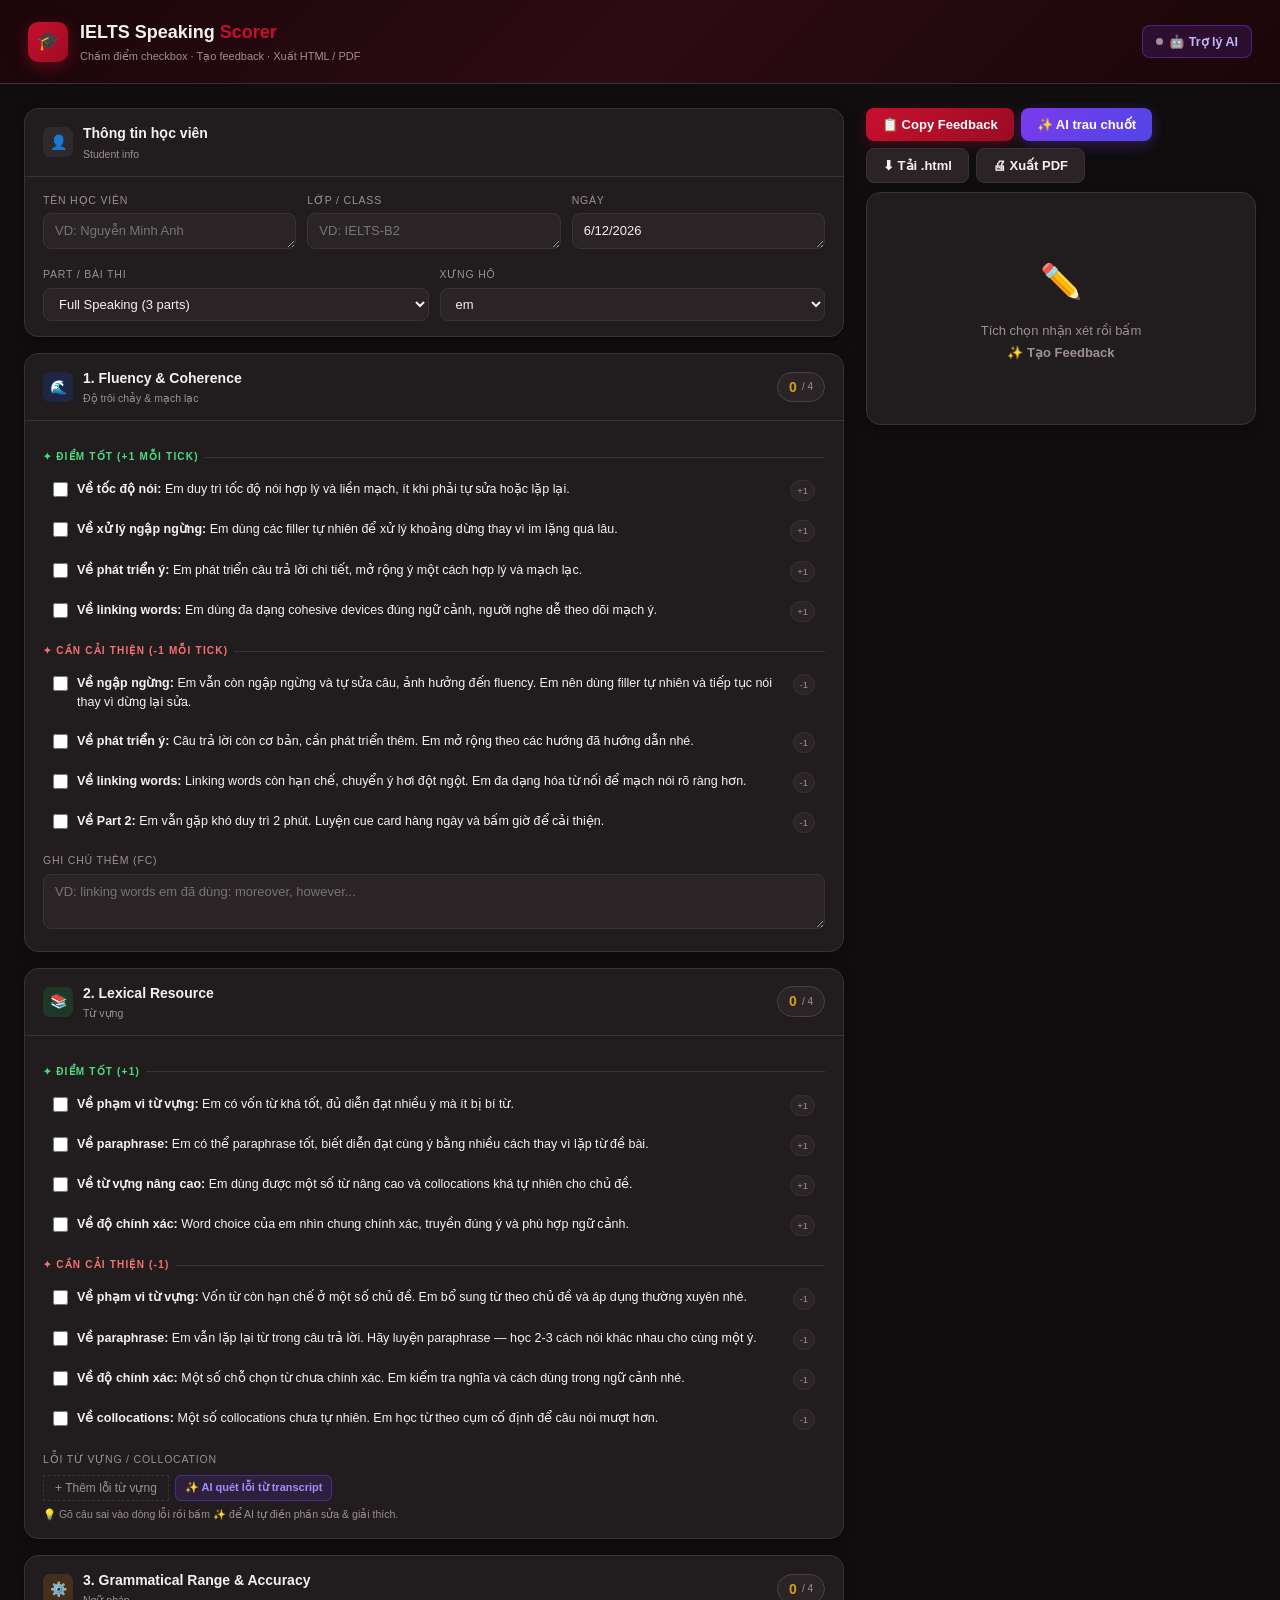
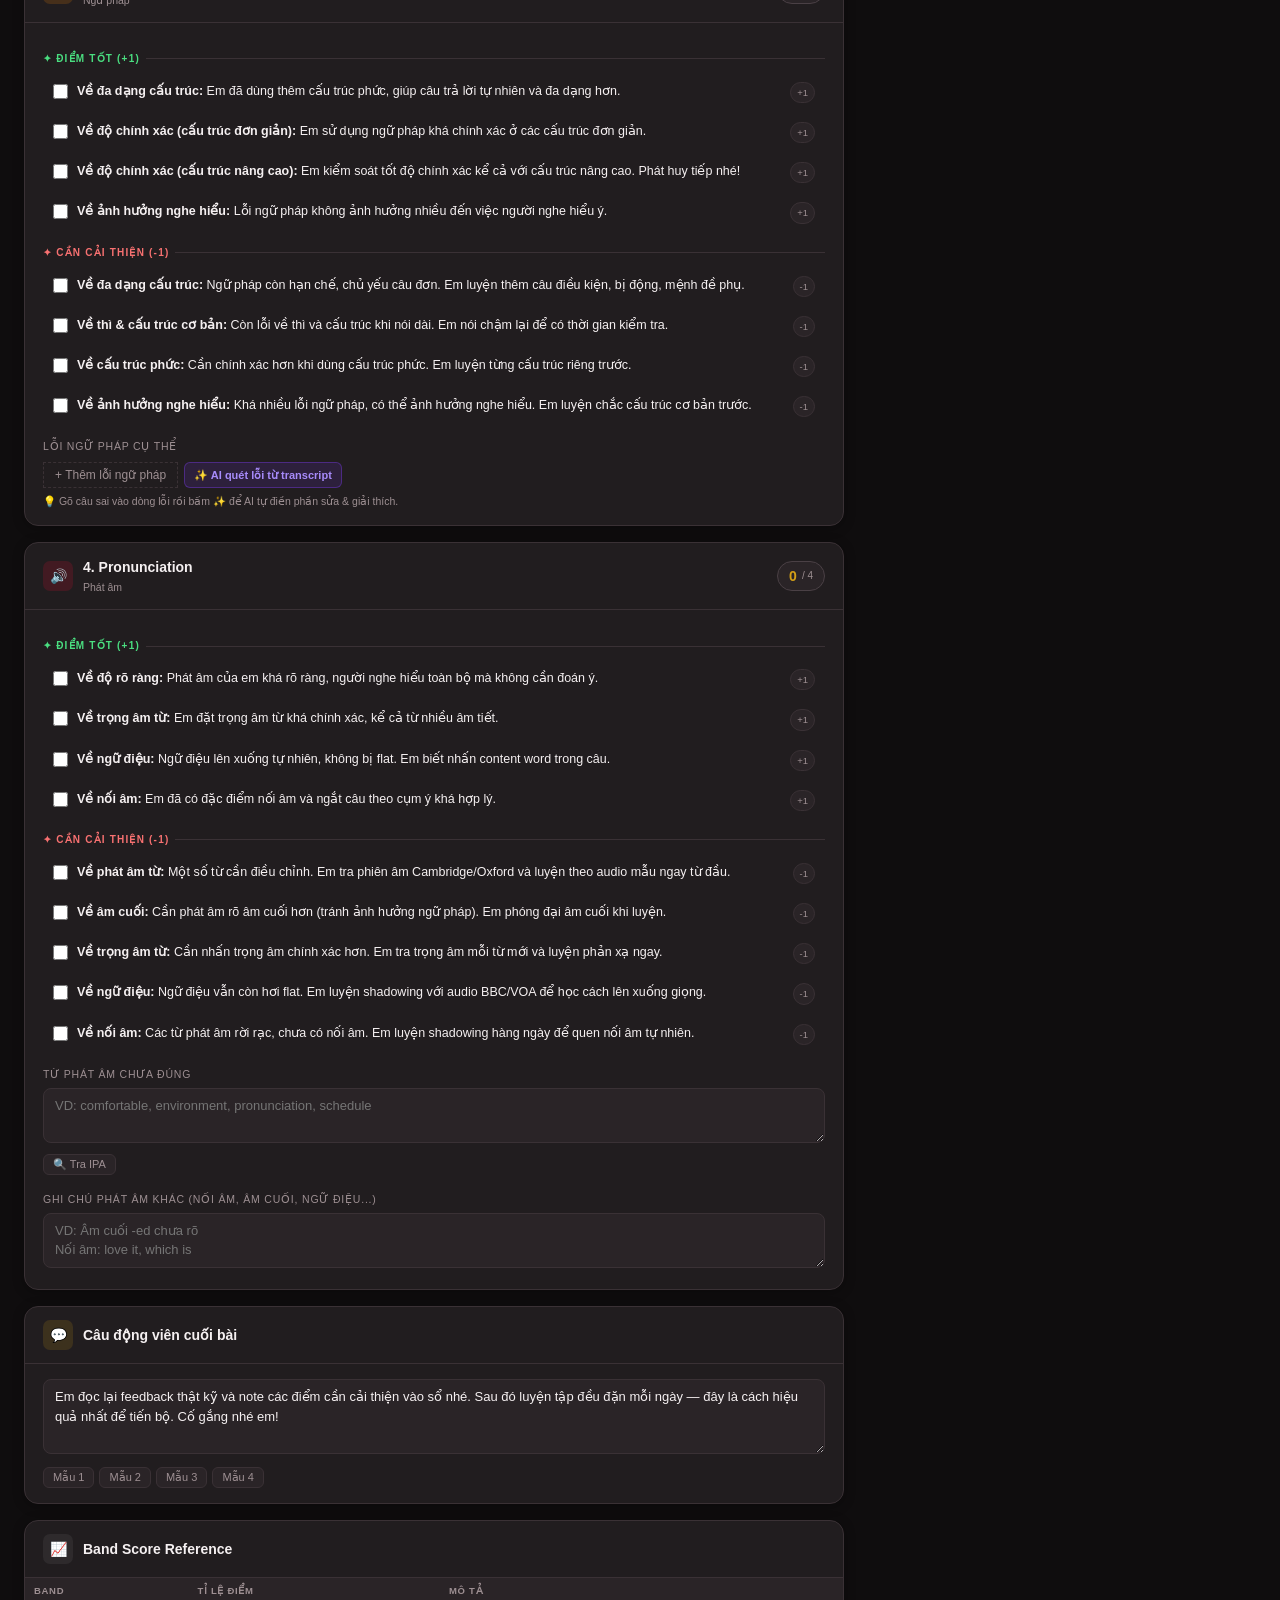
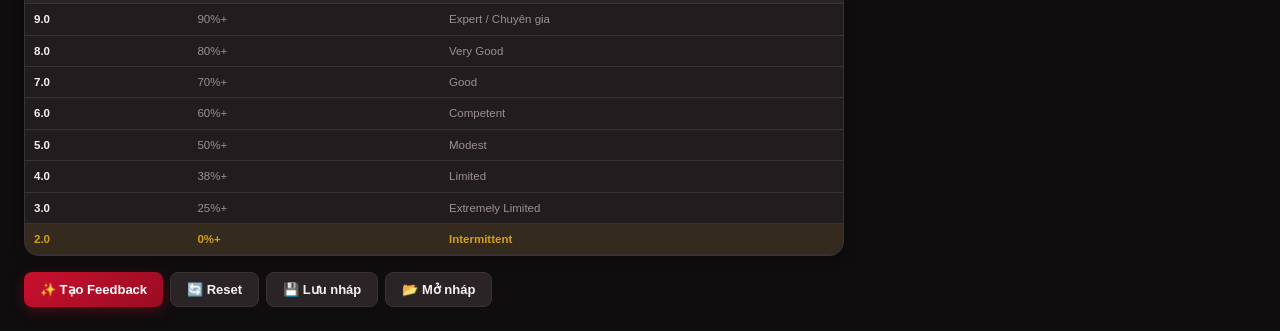
==== commit 40b2baa6: "Remove band score" ====
--- a/index.html
+++ b/index.html
@@ -4,7 +4,6 @@
   <meta charset="UTF-8" />
   <meta name="viewport" content="width=device-width, initial-scale=1.0" />
   <title>IELTS Speaking Scorer – LangGo</title>
-  <link href="https://fonts.googleapis.com/css2?family=Playfair+Display:wght@700;900&family=DM+Sans:ital,wght@0,300;0,400;0,500;0,600;1,400&family=DM+Mono:wght@400;500&display=swap" rel="stylesheet" />
   <link rel="stylesheet" href="style.css" />
 </head>
 <body>
@@ -22,10 +21,6 @@
     <button class="hdr-ai-btn" id="ai-btn" onclick="openAIModal()" title="Cài đặt Trợ lý AI (Gemini)">
       <span class="dot"></span> 🤖 Trợ lý AI
     </button>
-    <div class="band-pill">
-      <div class="num" id="hdr-band">—</div>
-      <div class="lbl">Band Score</div>
-    </div>
   </div>
 </header>
 
@@ -50,15 +45,15 @@
         <div class="info-grid">
           <div>
             <label class="field-label">Tên học viên</label>
-            <input type="text" id="hv-name" placeholder="VD: Nguyễn Minh Anh" />
+            <textarea id="hv-name" rows="1" placeholder="VD: Nguyễn Minh Anh"></textarea>
           </div>
           <div>
             <label class="field-label">Lớp / Class</label>
-            <input type="text" id="hv-class" placeholder="VD: IELTS-B2" />
+            <textarea id="hv-class" rows="1" placeholder="VD: IELTS-B2"></textarea>
           </div>
           <div>
             <label class="field-label">Ngày</label>
-            <input type="text" id="hv-date" />
+            <textarea id="hv-date" rows="1"></textarea>
           </div>
         </div>
         <div class="row-2" style="margin-top: 11px">
@@ -78,87 +73,6 @@
               <option value="anh">anh</option>
               <option value="chị">chị</option>
             </select>
-          </div>
-        </div>
-      </div>
-    </div>
-
-    <!-- Bảng điểm tổng quan -->
-    <div class="card">
-      <div class="card-head">
-        <div class="card-head-left">
-          <div class="crit-icon ci-gold">📊</div>
-          <div>
-            <h2>Bảng điểm tổng quan</h2>
-            <div class="hsub">Live score dashboard</div>
-          </div>
-        </div>
-        <div class="score-badge">
-          Tổng: <span class="cur" id="tot-pts">0</span>
-          <span class="mx">/ <span id="tot-max">0</span></span>
-        </div>
-      </div>
-      <div class="card-body">
-        <!-- Mini score cards -->
-        <div class="ov-grid">
-          <div class="ov-card">
-            <div class="on">FC</div>
-            <div class="op op-fc" id="fc-pts">0</div>
-            <div class="om">/ <span id="fc-max-d">0</span></div>
-          </div>
-          <div class="ov-card">
-            <div class="on">LR</div>
-            <div class="op op-lr" id="lr-pts">0</div>
-            <div class="om">/ <span id="lr-max-d">0</span></div>
-          </div>
-          <div class="ov-card">
-            <div class="on">GRA</div>
-            <div class="op op-gra" id="gra-pts">0</div>
-            <div class="om">/ <span id="gra-max-d">0</span></div>
-          </div>
-          <div class="ov-card">
-            <div class="on">PRON</div>
-            <div class="op op-p" id="p-pts">0</div>
-            <div class="om">/ <span id="p-max-d">0</span></div>
-          </div>
-        </div>
-        <!-- Progress bars -->
-        <div class="bar-wrap">
-          <div class="bar-label">
-            <span class="bn">Fluency &amp; Coherence</span>
-            <span class="bp" id="fc-bl">0/0</span>
-          </div>
-          <div class="bar"><div class="bar-fill bf-fc" id="fc-bar" style="width:0%"></div></div>
-        </div>
-        <div class="bar-wrap">
-          <div class="bar-label">
-            <span class="bn">Lexical Resource</span>
-            <span class="bp" id="lr-bl">0/0</span>
-          </div>
-          <div class="bar"><div class="bar-fill bf-lr" id="lr-bar" style="width:0%"></div></div>
-        </div>
-        <div class="bar-wrap">
-          <div class="bar-label">
-            <span class="bn">Grammatical Range &amp; Accuracy</span>
-            <span class="bp" id="gra-bl">0/0</span>
-          </div>
-          <div class="bar"><div class="bar-fill bf-gra" id="gra-bar" style="width:0%"></div></div>
-        </div>
-        <div class="bar-wrap">
-          <div class="bar-label">
-            <span class="bn">Pronunciation</span>
-            <span class="bp" id="p-bl">0/0</span>
-          </div>
-          <div class="bar"><div class="bar-fill bf-p" id="p-bar" style="width:0%"></div></div>
-        </div>
-        <!-- Band meter -->
-        <div style="margin-top: 4px">
-          <div class="bar-label" style="margin-bottom: 3px">
-            <span class="bn" style="font-size:11px;color:var(--text-muted)">Band estimate</span>
-            <span class="bp" id="band-lbl">—</span>
-          </div>
-          <div class="band-meter">
-            <div class="band-meter-fill" id="band-mtr" style="width:0%"></div>
           </div>
         </div>
       </div>
--- a/style.css
+++ b/style.css
@@ -44,7 +44,7 @@
 *, *::before, *::after { box-sizing: border-box; margin: 0; padding: 0; }
 html  { scroll-behavior: smooth; }
 body  {
-  font-family: 'DM Sans', sans-serif;
+  font-family: Arial, Helvetica, sans-serif;
   background: var(--bg);
   color: var(--text);
   min-height: 100vh;
@@ -79,7 +79,7 @@
   flex-shrink: 0;
 }
 .brand h1 {
-  font-family: 'Playfair Display', serif;
+  font-family: Arial, Helvetica, sans-serif;
   font-size: 18px;
   font-weight: 700;
 }
@@ -87,32 +87,8 @@
 .brand .sub {
   font-size: 11px;
   color: var(--text-muted);
-  font-family: 'DM Mono', monospace;
+  font-family: Arial, Helvetica, sans-serif;
   margin-top: 1px;
-}
-
-/* Band pill in header */
-.band-pill {
-  background: var(--card);
-  border: 1px solid var(--border);
-  border-radius: var(--r);
-  padding: 8px 18px;
-  text-align: center;
-}
-.band-pill .num {
-  font-family: 'Playfair Display', serif;
-  font-size: 28px;
-  font-weight: 900;
-  color: var(--gold);
-  line-height: 1;
-  text-shadow: 0 0 20px rgba(212,160,23,.3);
-}
-.band-pill .lbl {
-  font-size: 9px;
-  color: var(--text-muted);
-  text-transform: uppercase;
-  letter-spacing: 1px;
-  font-family: 'DM Mono', monospace;
 }
 
 /* ================================================================
@@ -178,14 +154,14 @@
 }
 .card-head-left { display: flex; align-items: center; gap: 10px; }
 .card-head h2 {
-  font-family: 'Playfair Display', serif;
+  font-family: Arial, Helvetica, sans-serif;
   font-size: 14px;
   font-weight: 700;
 }
 .card-head .hsub {
   font-size: 10.5px;
   color: var(--text-muted);
-  font-family: 'DM Mono', monospace;
+  font-family: Arial, Helvetica, sans-serif;
   margin-top: 1px;
 }
 .card-body { padding: 15px 18px; }
@@ -218,7 +194,7 @@
   border: 1px solid var(--border2);
   border-radius: 999px;
   padding: 3px 11px;
-  font-family: 'DM Mono', monospace;
+  font-family: Arial, Helvetica, sans-serif;
   font-size: 11.5px;
   white-space: nowrap;
 }
@@ -228,90 +204,6 @@
   font-size: 14px;
 }
 .score-badge .mx { color: var(--text-muted); font-size: 10px; }
-
-/* ================================================================
-   OVERVIEW MINI-CARDS
-   ================================================================ */
-.ov-grid {
-  display: grid;
-  grid-template-columns: repeat(4, 1fr);
-  gap: 9px;
-  margin-bottom: 16px;
-}
-@media (max-width: 600px) { .ov-grid { grid-template-columns: repeat(2, 1fr); } }
-
-.ov-card {
-  background: var(--card2);
-  border: 1px solid var(--border);
-  border-radius: 10px;
-  padding: 11px;
-  text-align: center;
-}
-.ov-card .on {
-  font-size: 9.5px;
-  font-family: 'DM Mono', monospace;
-  color: var(--text-muted);
-  text-transform: uppercase;
-  letter-spacing: .8px;
-}
-.ov-card .op {
-  font-family: 'Playfair Display', serif;
-  font-size: 22px;
-  font-weight: 700;
-  margin: 3px 0 2px;
-  line-height: 1;
-}
-.ov-card .om { font-size: 9.5px; color: var(--text-muted); font-family: 'DM Mono', monospace; }
-
-/* Per-criterion colours */
-.op-fc  { color: #60a5fa; }
-.op-lr  { color: #4ade80; }
-.op-gra { color: #fbbf24; }
-.op-p   { color: #f87171; }
-
-/* ================================================================
-   PROGRESS BARS
-   ================================================================ */
-.bar-wrap { margin-bottom: 10px; }
-.bar-label {
-  display: flex;
-  justify-content: space-between;
-  font-size: 11.5px;
-  margin-bottom: 4px;
-}
-.bar-label .bn { font-weight: 600; color: var(--text); }
-.bar-label .bp { font-family: 'DM Mono', monospace; color: var(--text-muted); font-size: 10.5px; }
-
-.bar {
-  height: 5px;
-  background: var(--border);
-  border-radius: 999px;
-  overflow: hidden;
-}
-.bar-fill {
-  height: 100%;
-  border-radius: 999px;
-  transition: width .45s cubic-bezier(.4, 0, .2, 1);
-}
-.bf-fc  { background: linear-gradient(90deg, #1d4ed8, #60a5fa); }
-.bf-lr  { background: linear-gradient(90deg, #16a34a, #4ade80); }
-.bf-gra { background: linear-gradient(90deg, #d97706, #fbbf24); }
-.bf-p   { background: linear-gradient(90deg, #c8102e, #f87171); }
-
-/* Band estimate meter */
-.band-meter {
-  height: 10px;
-  background: var(--border);
-  border-radius: 999px;
-  overflow: hidden;
-  margin: 6px 0 12px;
-}
-.band-meter-fill {
-  height: 100%;
-  background: linear-gradient(90deg, #f87171, #fbbf24, #4ade80, #60a5fa);
-  transition: width .5s cubic-bezier(.4, 0, .2, 1);
-  border-radius: 999px;
-}
 
 /* ================================================================
    SECTION LABELS (good / bad dividers)
@@ -321,7 +213,7 @@
   font-weight: 700;
   text-transform: uppercase;
   letter-spacing: 1.2px;
-  font-family: 'DM Mono', monospace;
+  font-family: Arial, Helvetica, sans-serif;
   margin: 13px 0 7px;
   display: flex;
   align-items: center;
@@ -373,7 +265,7 @@
 .pt-badge {
   flex-shrink: 0;
   font-size: 9.5px;
-  font-family: 'DM Mono', monospace;
+  font-family: Arial, Helvetica, sans-serif;
   background: var(--card2);
   border: 1px solid var(--border);
   border-radius: 999px;
@@ -389,14 +281,14 @@
 .field-label {
   display: block;
   font-size: 10.5px;
-  font-family: 'DM Mono', monospace;
+  font-family: Arial, Helvetica, sans-serif;
   color: var(--text-muted);
   text-transform: uppercase;
   letter-spacing: .8px;
   margin-bottom: 5px;
 }
 input[type="text"],
-input[type="date"],
+input[type="password"],
 select,
 textarea {
   width: 100%;
@@ -405,7 +297,7 @@
   border-radius: var(--r-sm);
   padding: 7px 11px;
   color: var(--text);
-  font-family: 'DM Sans', sans-serif;
+  font-family: Arial, Helvetica, sans-serif;
   font-size: 13px;
   transition: border-color .15s;
 }
@@ -422,14 +314,14 @@
    ================================================================ */
 .err-row {
   display: grid;
-  grid-template-columns: 1fr 24px 1fr 30px;
+  grid-template-columns: 1fr 16px 1fr auto auto;
   gap: 6px;
   align-items: center;
   margin-bottom: 4px;
 }
 .err-arr  { color: var(--text-muted); font-size: 13px; text-align: center; }
 .err-note { margin: -2px 0 8px; padding-left: 2px; }
-.err-note input { font-size: 12px; color: var(--text-muted); }
+.err-note textarea { font-size: 12px; color: var(--text-muted); }
 
 /* ================================================================
    PRONUNCIATION WORD TAGS
@@ -447,7 +339,7 @@
 }
 .word-tag .ipa {
   color: var(--primary);
-  font-family: 'DM Mono', monospace;
+  font-family: Arial, Helvetica, sans-serif;
   font-size: 11px;
 }
 .word-tag button {
@@ -469,7 +361,7 @@
   cursor: pointer;
   border-radius: var(--r-sm);
   padding: 9px 16px;
-  font-family: 'DM Sans', sans-serif;
+  font-family: Arial, Helvetica, sans-serif;
   font-weight: 600;
   font-size: 13px;
   transition: all .15s;
@@ -510,7 +402,7 @@
   border: 1px solid var(--border);
   border-radius: 6px;
   cursor: pointer;
-  font-family: 'DM Sans', sans-serif;
+  font-family: Arial, Helvetica, sans-serif;
   font-weight: 500;
   transition: all .12s;
 }
@@ -530,7 +422,7 @@
   width: 100%;
   border-collapse: collapse;
   font-size: 11.5px;
-  font-family: 'DM Mono', monospace;
+  font-family: Arial, Helvetica, sans-serif;
 }
 .band-table th {
   padding: 5px 9px;
@@ -579,8 +471,8 @@
    FEEDBACK CONTENT STYLES (used inside preview + exported HTML)
    ================================================================ */
 .fb-header    { border-bottom: 2px solid var(--border); padding-bottom: 13px; margin-bottom: 15px; }
-.fb-title     { font-family: 'Playfair Display', serif; font-size: 19px; font-weight: 700; color: var(--primary); }
-.fb-meta      { font-size: 11.5px; color: var(--text-muted); margin-top: 3px; font-family: 'DM Mono', monospace; }
+.fb-title     { font-family: Arial, Helvetica, sans-serif; font-size: 19px; font-weight: 700; color: var(--primary); }
+.fb-meta      { font-size: 11.5px; color: var(--text-muted); margin-top: 3px; font-family: Arial, Helvetica, sans-serif; }
 
 .fb-band-box  {
   display: inline-flex; flex-direction: column; align-items: center;
@@ -590,11 +482,11 @@
   padding: 8px 18px;
   margin-top: 11px;
 }
-.fb-band-num   { font-family: 'Playfair Display', serif; font-size: 36px; font-weight: 900; color: #b8860b; line-height: 1; }
+.fb-band-num   { font-family: Arial, Helvetica, sans-serif; font-size: 36px; font-weight: 900; color: #b8860b; line-height: 1; }
 .fb-band-label { font-size: 10px; color: #8a6d00; font-weight: 600; text-transform: uppercase; letter-spacing: .8px; }
 
 .fb-section-title {
-  font-family: 'Playfair Display', serif;
+  font-family: Arial, Helvetica, sans-serif;
   font-size: 13px;
   font-weight: 700;
   color: var(--primary-dark);
@@ -612,8 +504,9 @@
 
 .fb-err-mark  { color: #dc2626; text-decoration: line-through; background: #fee2e2; padding: 1px 4px; border-radius: 3px; font-size: 12px; }
 .fb-fix-mark  { color: #16a34a; background: #dcfce7; padding: 1px 4px; border-radius: 3px; font-weight: 600; font-size: 12px; }
-.fb-ipa-mark  { color: #c8102e; font-weight: 600; font-family: monospace; }
+.fb-ipa-mark  { color: #c8102e; font-weight: 600; font-family: Arial, Helvetica, sans-serif; }
 .fb-word-mark { background: #fef3c7; padding: 1px 4px; border-radius: 3px; font-weight: 600; font-size: 12px; }
+.fb-word-link { text-decoration: none; color: inherit; }
 .fb-note      { color: #6b7280; font-style: italic; font-size: 11.5px; }
 
 .fb-encourage {
@@ -632,7 +525,7 @@
   border-collapse: collapse;
   font-size: 12px;
   margin: 11px 0;
-  font-family: 'DM Mono', monospace;
+  font-family: Arial, Helvetica, sans-serif;
 }
 .fb-scores-table th    { background: var(--primary-light); color: var(--primary-dark); padding: 5px 9px; text-align: left; font-size: 10px; text-transform: uppercase; }
 .fb-scores-table td    { padding: 5px 9px; border-bottom: 1px solid var(--border); color: var(--text-muted); }
@@ -669,13 +562,181 @@
 }
 
 /* ================================================================
+   TRỢ LÝ AI + MODAL
+   ================================================================ */
+
+/* Header: nhóm nút AI + band pill */
+.hdr-right { display: flex; align-items: center; gap: 12px; }
+
+.hdr-ai-btn {
+  display: inline-flex;
+  align-items: center;
+  gap: 6px;
+  background: rgba(124,58,237,.16);
+  color: #c4b5fd;
+  border: 1px solid rgba(124,58,237,.45);
+  border-radius: var(--r-sm);
+  padding: 8px 13px;
+  font-family: Arial, Helvetica, sans-serif;
+  font-weight: 600;
+  font-size: 12.5px;
+  cursor: pointer;
+  transition: all .15s;
+}
+.hdr-ai-btn:hover { background: rgba(124,58,237,.3); color: #ddd6fe; }
+.hdr-ai-btn .dot {
+  width: 7px; height: 7px;
+  border-radius: 50%;
+  background: var(--text-muted);
+  transition: all .2s;
+}
+.hdr-ai-btn.ready .dot { background: #4ade80; box-shadow: 0 0 8px #4ade80; }
+
+/* Nút AI nhấn mạnh (kiểu primary, màu tím) */
+.btn-ai {
+  background: linear-gradient(135deg, #7c3aed, #4f46e5);
+  color: #fff;
+  box-shadow: 0 4px 14px rgba(124,58,237,.32);
+}
+.btn-ai:hover {
+  transform: translateY(-1px);
+  box-shadow: 0 6px 20px rgba(124,58,237,.45);
+}
+.btn-ai:disabled { opacity: .6; cursor: progress; transform: none; }
+
+/* Nút AI mini (trong dòng lỗi + hàng action) */
+.btn-ai-mini {
+  display: inline-flex;
+  align-items: center;
+  justify-content: center;
+  gap: 4px;
+  padding: 4px 9px;
+  font-size: 11px;
+  font-family: Arial, Helvetica, sans-serif;
+  font-weight: 600;
+  background: rgba(124,58,237,.14);
+  color: #a78bfa;
+  border: 1px solid rgba(124,58,237,.4);
+  border-radius: 6px;
+  cursor: pointer;
+  white-space: nowrap;
+  transition: all .12s;
+}
+.btn-ai-mini:hover { background: rgba(124,58,237,.28); color: #c4b5fd; }
+.btn-ai-mini:disabled { opacity: .55; cursor: progress; }
+
+/* Hàng action dưới danh sách lỗi */
+.err-actions { display: flex; gap: 6px; flex-wrap: wrap; margin-top: 7px; }
+
+/* Dòng gợi ý nhỏ */
+.ai-tip {
+  font-size: 10.5px;
+  color: var(--text-muted);
+  line-height: 1.5;
+  margin-top: 6px;
+}
+.ai-tip b { color: #a78bfa; }
+
+/* Spinner loading */
+.spin {
+  display: inline-block;
+  width: 11px; height: 11px;
+  border: 2px solid currentColor;
+  border-right-color: transparent;
+  border-radius: 50%;
+  animation: spin .6s linear infinite;
+  vertical-align: -1px;
+}
+@keyframes spin { to { transform: rotate(360deg); } }
+
+/* Link Oxford trong word tag */
+.word-tag a.ox-link {
+  text-decoration: none;
+  font-size: 12px;
+  line-height: 1;
+  filter: grayscale(.35);
+  transition: filter .12s;
+}
+.word-tag a.ox-link:hover { filter: grayscale(0); }
+
+/* ===== MODAL ===== */
+.modal-overlay {
+  position: fixed;
+  inset: 0;
+  background: rgba(0,0,0,.66);
+  backdrop-filter: blur(2px);
+  display: none;
+  align-items: center;
+  justify-content: center;
+  padding: 20px;
+  z-index: 300;
+}
+.modal-overlay.show { display: flex; }
+
+.modal {
+  background: var(--card);
+  border: 1px solid var(--border2);
+  border-radius: var(--r);
+  width: 100%;
+  max-width: 480px;
+  max-height: 88vh;
+  display: flex;
+  flex-direction: column;
+  overflow: hidden;
+  box-shadow: var(--shadow);
+  animation: fadeIn .2s ease both;
+}
+.modal-head {
+  display: flex;
+  align-items: center;
+  justify-content: space-between;
+  padding: 13px 18px;
+  border-bottom: 1px solid var(--border);
+}
+.modal-head h3 {
+  font-family: Arial, Helvetica, sans-serif;
+  font-size: 14.5px;
+  font-weight: 700;
+}
+.modal-x {
+  border: none;
+  background: none;
+  color: var(--text-muted);
+  font-size: 15px;
+  line-height: 1;
+  cursor: pointer;
+  padding: 2px 4px;
+}
+.modal-x:hover { color: var(--text); }
+.modal-body { padding: 16px 18px; overflow-y: auto; }
+.modal-actions {
+  display: flex;
+  gap: 7px;
+  justify-content: flex-end;
+  margin-top: 15px;
+}
+
+/* Hộp gợi ý trong modal */
+.ai-hint {
+  font-size: 11px;
+  color: var(--text-muted);
+  line-height: 1.7;
+  margin-top: 10px;
+  background: var(--card2);
+  border: 1px solid var(--border);
+  border-radius: var(--r-sm);
+  padding: 9px 11px;
+}
+.ai-hint a { color: #a78bfa; }
+
+/* ================================================================
    PRINT STYLES (PDF export via Ctrl+P / window.print())
    ================================================================ */
 @media print {
   body { background: #fff !important; color: #111 !important; font-family: Arial, sans-serif !important; }
 
   /* Hide everything except preview */
-  header, .input-pane, .btn-row, .preview-actions, .toast { display: none !important; }
+  header, .input-pane, .btn-row, .preview-actions, .toast, .modal-overlay { display: none !important; }
   .wrap         { display: block !important; padding: 0 !important; }
   .preview-pane { position: static !important; }
 
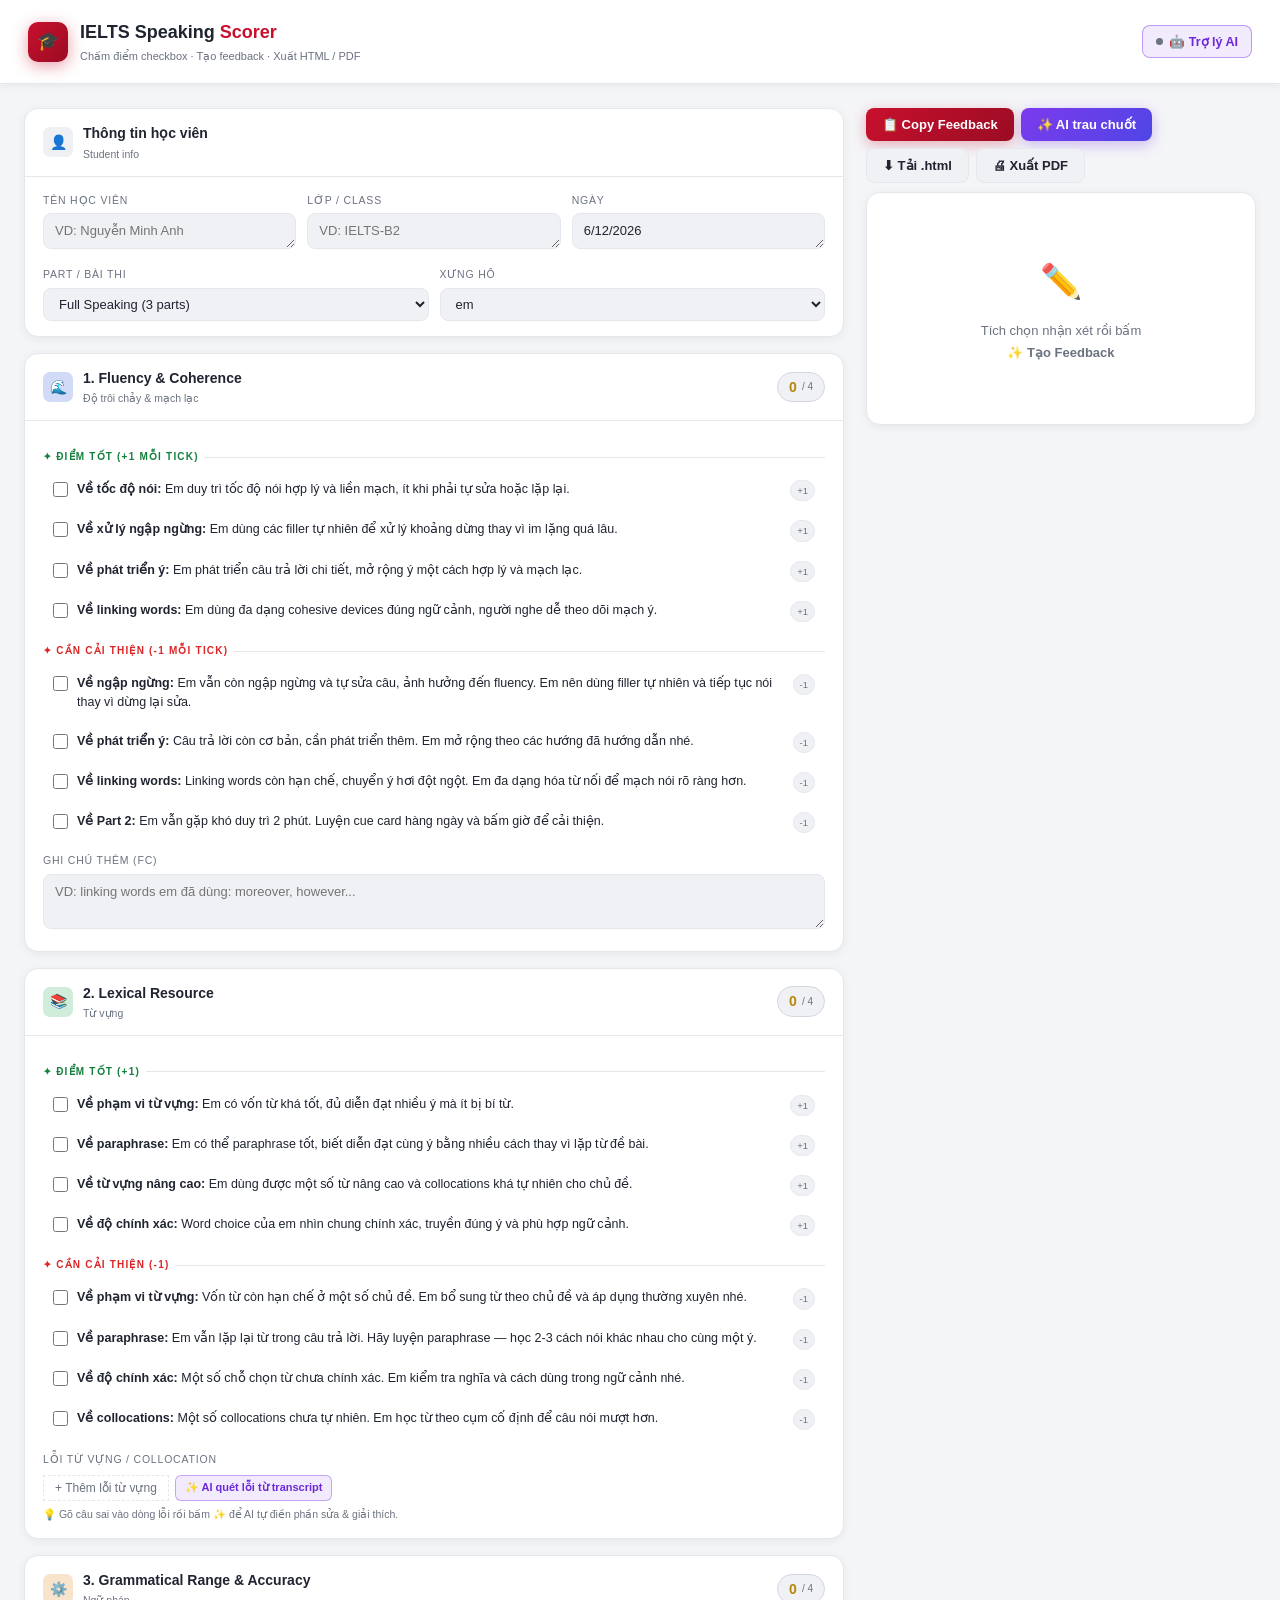
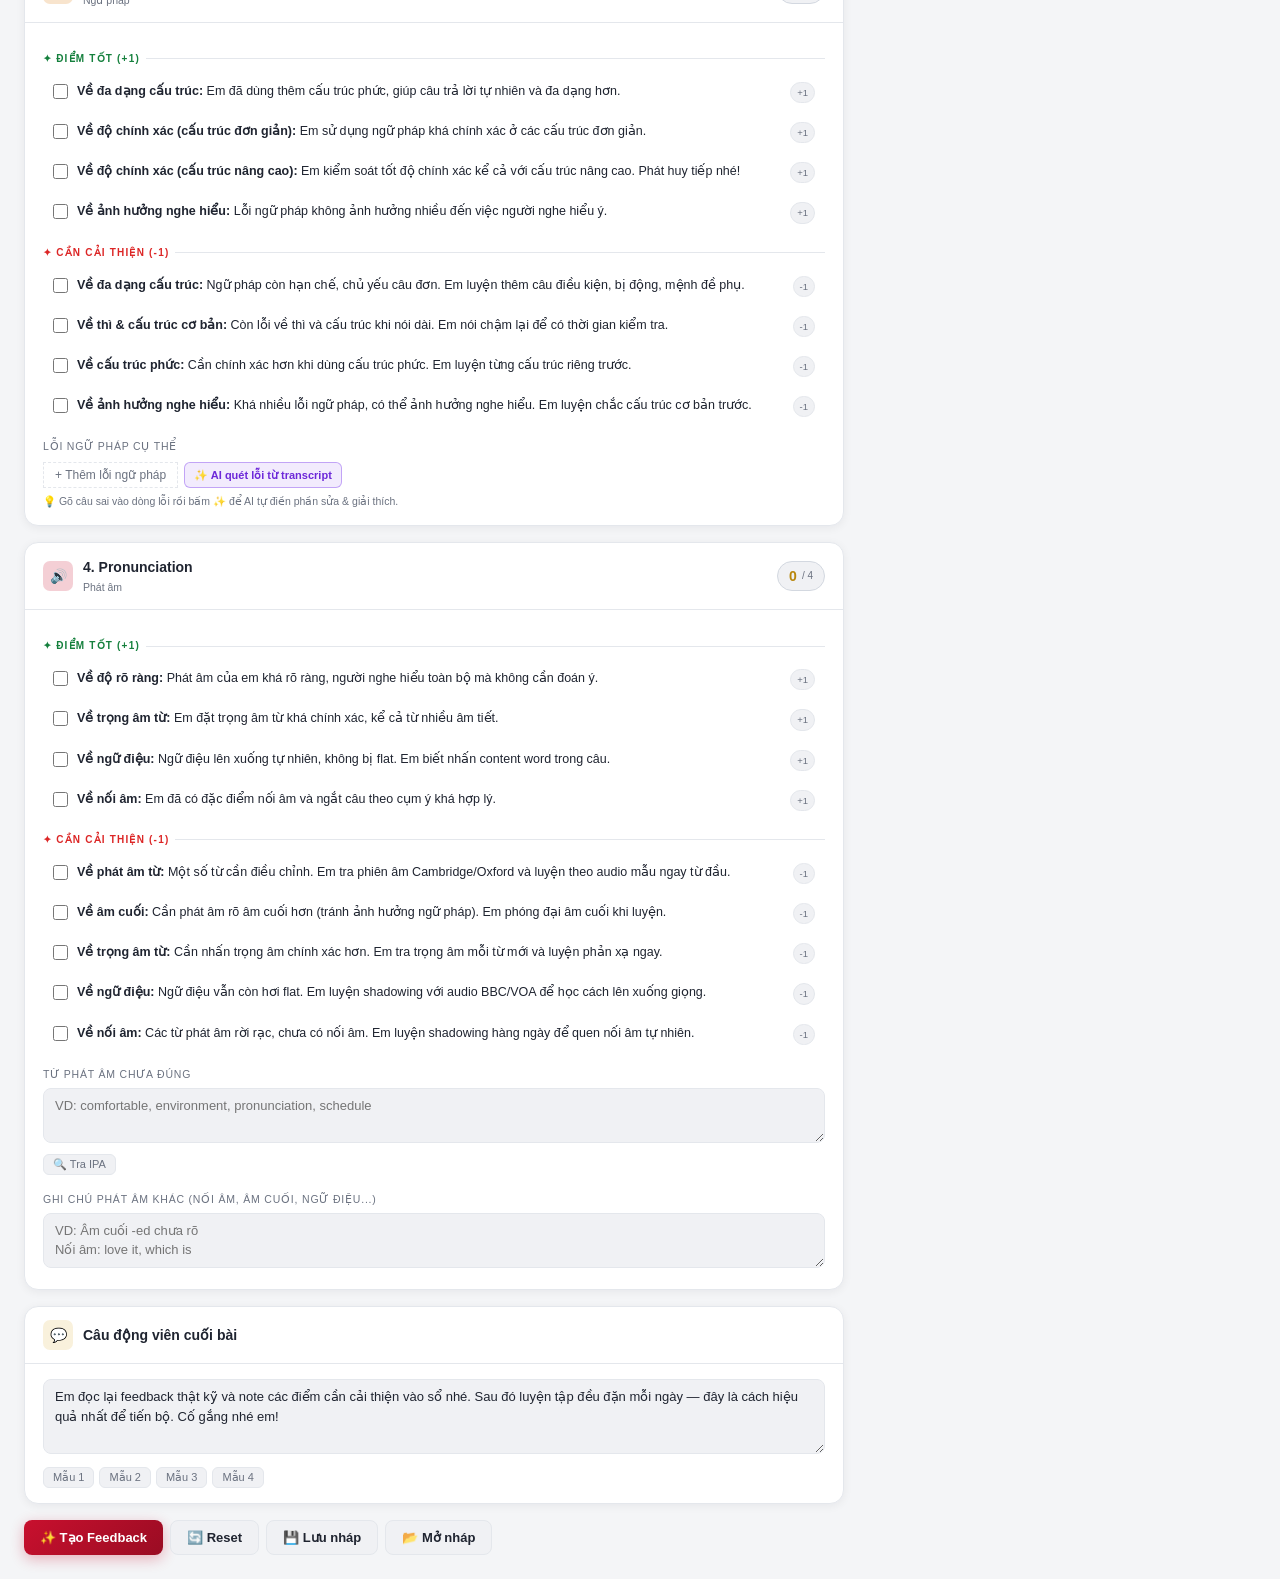
==== commit eb9e63eb: "Remove score tables and switch to light theme - Remove Band Score Reference card and the in-feedback" ====
--- a/index.html
+++ b/index.html
@@ -236,24 +236,6 @@
       </div>
     </div>
 
-    <!-- Band Reference Table -->
-    <div class="card">
-      <div class="card-head">
-        <div class="card-head-left">
-          <div class="crit-icon ci-info">📈</div>
-          <div><h2>Band Score Reference</h2></div>
-        </div>
-      </div>
-      <div class="card-body" style="padding: 0">
-        <table class="band-table">
-          <thead>
-            <tr><th>Band</th><th>Tỉ lệ điểm</th><th>Mô tả</th></tr>
-          </thead>
-          <tbody id="band-tbody"></tbody>
-        </table>
-      </div>
-    </div>
-
     <!-- Action buttons -->
     <div class="btn-row">
       <button class="btn btn-primary" onclick="generate()">✨ Tạo Feedback</button>
--- a/style.css
+++ b/style.css
@@ -8,7 +8,7 @@
   --primary:       #c8102e;
   --primary-dark:  #9a0c23;
   --primary-light: #fff0f2;
-  --gold:          #d4a017;
+  --gold:          #b8860b;
   --gold-light:    #fef9ec;
   --green:         #16a34a;
   --green-light:   #dcfce7;
@@ -17,23 +17,23 @@
   --amber:         #d97706;
   --amber-light:   #fef3c7;
 
-  /* Dark theme surfaces */
-  --bg:      #0f0d0e;
-  --bg2:     #1a1618;
-  --card:    #211d1f;
-  --card2:   #2a2427;
+  /* Light theme surfaces */
+  --bg:      #f4f5f7;
+  --bg2:     #e9ebef;
+  --card:    #ffffff;
+  --card2:   #f0f1f4;
 
   /* Text */
-  --text:       #f5f0f1;
-  --text-muted: #9d8f92;
+  --text:       #1f2430;
+  --text-muted: #6b7280;
 
   /* Borders */
-  --border:  #3a3135;
-  --border2: #4a4045;
+  --border:  #e4e7ec;
+  --border2: #d3d8e0;
 
   /* Shadows */
-  --shadow:    0 4px 24px rgba(0,0,0,.4);
-  --shadow-sm: 0 2px 12px rgba(0,0,0,.3);
+  --shadow:    0 6px 24px rgba(17,24,39,.12);
+  --shadow-sm: 0 2px 10px rgba(17,24,39,.06);
 
   /* Radius */
   --r:    14px;
@@ -56,8 +56,9 @@
    HEADER
    ================================================================ */
 header {
-  background: linear-gradient(135deg, #1a0609 0%, #2d0b15 50%, #1a0609 100%);
+  background: var(--card);
   border-bottom: 1px solid var(--border);
+  box-shadow: var(--shadow-sm);
   padding: 18px 28px;
   display: flex;
   align-items: center;
@@ -180,7 +181,7 @@
 .ci-lr   { background: rgba(22,163,74,.2);  color: #4ade80; }
 .ci-gra  { background: rgba(217,119,6,.2);  color: #fbbf24; }
 .ci-p    { background: rgba(200,16,46,.2);  color: #f87171; }
-.ci-info { background: rgba(255,255,255,.06); color: #e2d8d9; }
+.ci-info { background: #eef0f3; color: #475569; }
 .ci-gold { background: rgba(212,160,23,.15); color: var(--gold); }
 
 /* ================================================================
@@ -225,8 +226,8 @@
   height: 1px;
   background: var(--border);
 }
-.sec-label.good { color: #4ade80; }
-.sec-label.bad  { color: #f87171; }
+.sec-label.good { color: #15803d; }
+.sec-label.bad  { color: #dc2626; }
 
 /* ================================================================
    CHECKLIST ITEMS
@@ -272,8 +273,8 @@
   padding: 2px 6px;
   color: var(--text-muted);
 }
-.chk-good .pt-badge { background: rgba(22,163,74,.15); border-color: #16a34a; color: #4ade80; }
-.chk-bad  .pt-badge { background: rgba(200,16,46,.15); border-color: #c8102e; color: #f87171; }
+.chk-good .pt-badge { background: rgba(22,163,74,.13); border-color: #16a34a; color: #15803d; }
+.chk-bad  .pt-badge { background: rgba(200,16,46,.1);  border-color: #c8102e; color: #b91c1c; }
 
 /* ================================================================
    FORM FIELDS
@@ -414,34 +415,6 @@
   flex-wrap: wrap;
   margin-top: 13px;
 }
-
-/* ================================================================
-   BAND REFERENCE TABLE
-   ================================================================ */
-.band-table {
-  width: 100%;
-  border-collapse: collapse;
-  font-size: 11.5px;
-  font-family: Arial, Helvetica, sans-serif;
-}
-.band-table th {
-  padding: 5px 9px;
-  background: var(--card2);
-  color: var(--text-muted);
-  text-align: left;
-  font-size: 9.5px;
-  text-transform: uppercase;
-  letter-spacing: .7px;
-  border-bottom: 1px solid var(--border);
-}
-.band-table td {
-  padding: 6px 9px;
-  border-bottom: 1px solid var(--border);
-  color: var(--text-muted);
-}
-.band-table td:first-child { font-weight: 700; color: var(--text); }
-.band-table tr.bact td { background: rgba(212,160,23,.1); color: var(--gold); font-weight: 600; }
-.band-table tr.bact td:first-child { color: var(--gold); }
 
 /* ================================================================
    PREVIEW PANE
@@ -519,17 +492,6 @@
   color: var(--primary-dark);
   font-size: 12.5px;
 }
-
-.fb-scores-table {
-  width: 100%;
-  border-collapse: collapse;
-  font-size: 12px;
-  margin: 11px 0;
-  font-family: Arial, Helvetica, sans-serif;
-}
-.fb-scores-table th    { background: var(--primary-light); color: var(--primary-dark); padding: 5px 9px; text-align: left; font-size: 10px; text-transform: uppercase; }
-.fb-scores-table td    { padding: 5px 9px; border-bottom: 1px solid var(--border); color: var(--text-muted); }
-.fb-scores-table .tr-total td { font-weight: 700; background: var(--gold-light); color: #8a6d00; }
 
 /* ================================================================
    TOAST NOTIFICATION
@@ -572,8 +534,8 @@
   display: inline-flex;
   align-items: center;
   gap: 6px;
-  background: rgba(124,58,237,.16);
-  color: #c4b5fd;
+  background: rgba(124,58,237,.1);
+  color: #6d28d9;
   border: 1px solid rgba(124,58,237,.45);
   border-radius: var(--r-sm);
   padding: 8px 13px;
@@ -583,7 +545,7 @@
   cursor: pointer;
   transition: all .15s;
 }
-.hdr-ai-btn:hover { background: rgba(124,58,237,.3); color: #ddd6fe; }
+.hdr-ai-btn:hover { background: rgba(124,58,237,.2); color: #5b21b6; }
 .hdr-ai-btn .dot {
   width: 7px; height: 7px;
   border-radius: 50%;
@@ -614,15 +576,15 @@
   font-size: 11px;
   font-family: Arial, Helvetica, sans-serif;
   font-weight: 600;
-  background: rgba(124,58,237,.14);
-  color: #a78bfa;
+  background: rgba(124,58,237,.1);
+  color: #6d28d9;
   border: 1px solid rgba(124,58,237,.4);
   border-radius: 6px;
   cursor: pointer;
   white-space: nowrap;
   transition: all .12s;
 }
-.btn-ai-mini:hover { background: rgba(124,58,237,.28); color: #c4b5fd; }
+.btn-ai-mini:hover { background: rgba(124,58,237,.18); color: #5b21b6; }
 .btn-ai-mini:disabled { opacity: .55; cursor: progress; }
 
 /* Hàng action dưới danh sách lỗi */
@@ -635,7 +597,7 @@
   line-height: 1.5;
   margin-top: 6px;
 }
-.ai-tip b { color: #a78bfa; }
+.ai-tip b { color: #6d28d9; }
 
 /* Spinner loading */
 .spin {
@@ -727,7 +689,7 @@
   border-radius: var(--r-sm);
   padding: 9px 11px;
 }
-.ai-hint a { color: #a78bfa; }
+.ai-hint a { color: #6d28d9; }
 
 /* ================================================================
    PRINT STYLES (PDF export via Ctrl+P / window.print())
@@ -767,7 +729,4 @@
   .fb-ipa-mark       { color: #c8102e !important; }
   .fb-note           { color: #6b7280 !important; }
   .fb-list li        { color: #111 !important; }
-  .fb-scores-table th     { background: #fff0f2 !important; color: #9a0c23 !important; }
-  .fb-scores-table td     { color: #4b5563 !important; border-bottom-color: #e5e7eb !important; }
-  .fb-scores-table .tr-total td { background: #fef9ec !important; color: #8a6d00 !important; }
-}
+}
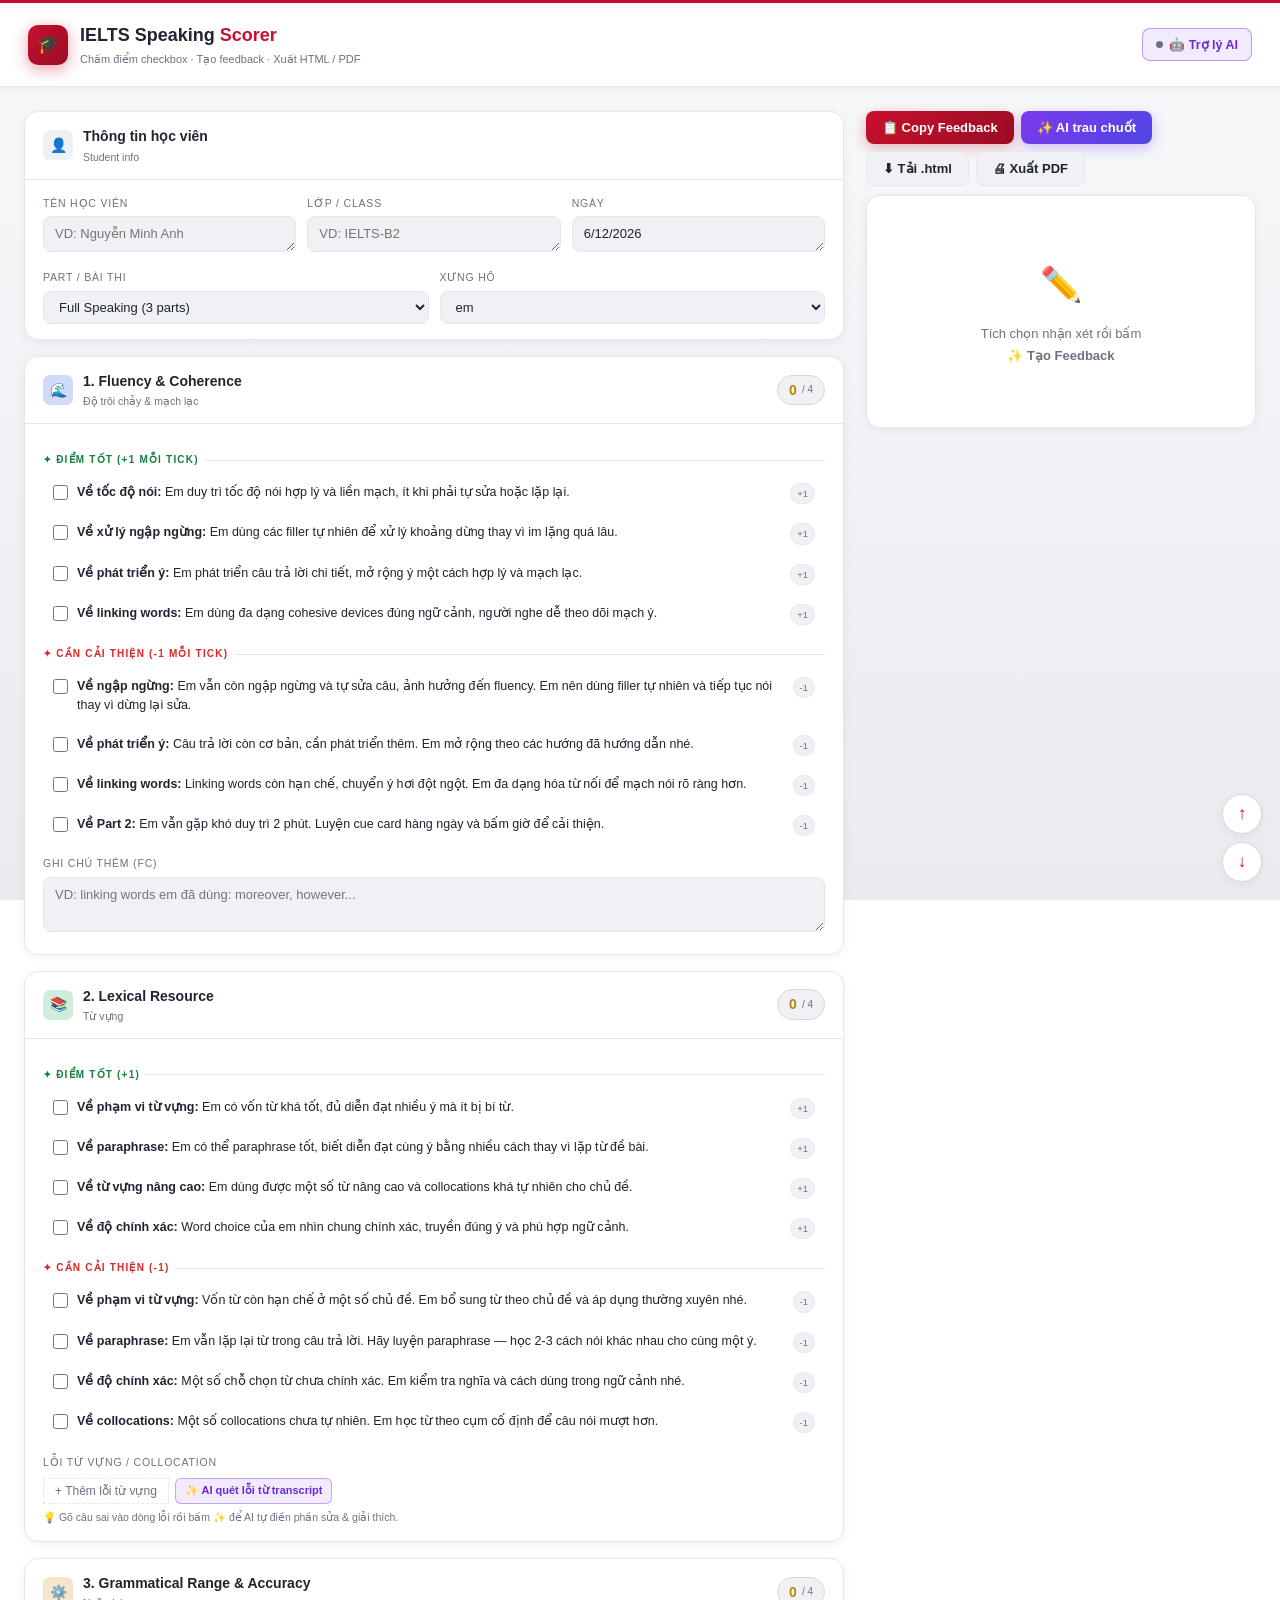
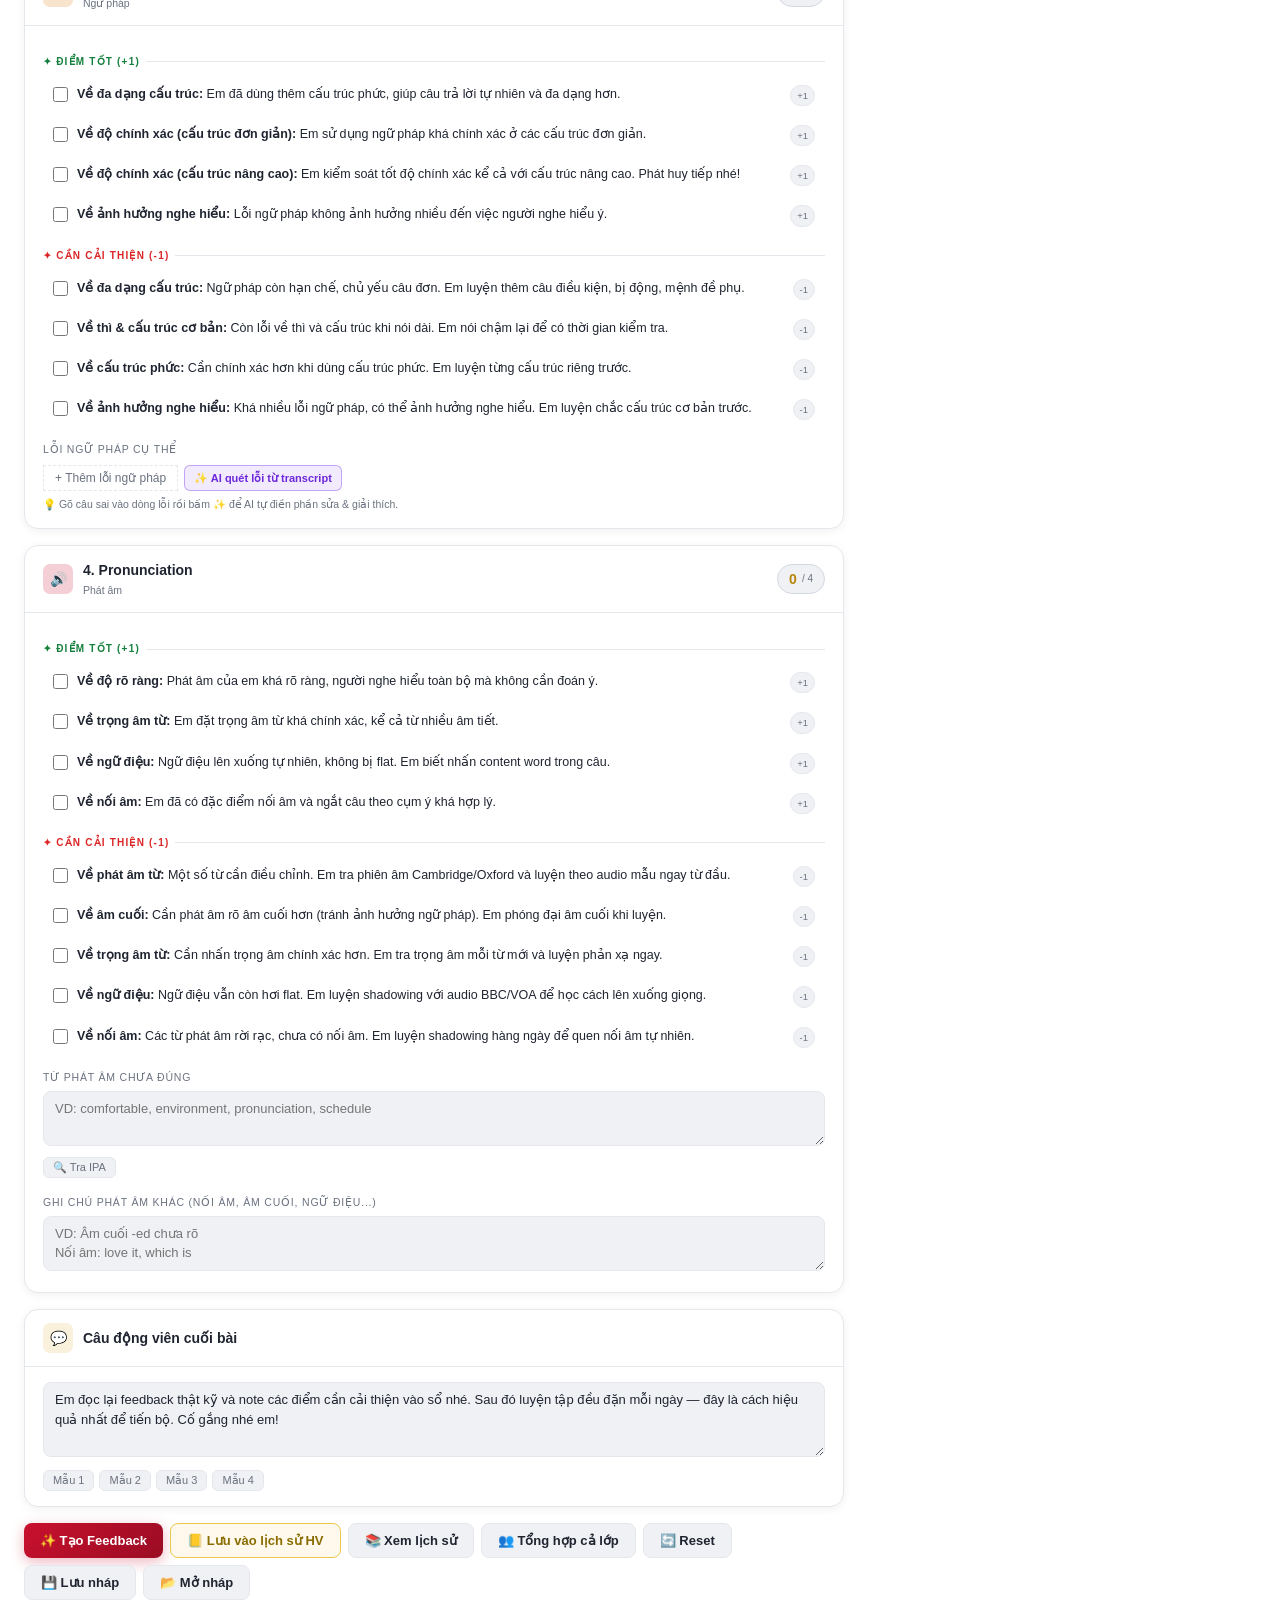
==== commit 544ae032: "SUADOI" ====
--- a/index.html
+++ b/index.html
@@ -239,6 +239,9 @@
     <!-- Action buttons -->
     <div class="btn-row">
       <button class="btn btn-primary" onclick="generate()">✨ Tạo Feedback</button>
+      <button class="btn btn-history" onclick="saveToHistory()">📒 Lưu vào lịch sử HV</button>
+      <button class="btn btn-secondary" onclick="openHistory()">📚 Xem lịch sử</button>
+      <button class="btn btn-secondary" onclick="openClassSummary()">👥 Tổng hợp cả lớp</button>
       <button class="btn btn-secondary" onclick="resetAll()">🔄 Reset</button>
       <button class="btn btn-secondary" onclick="saveDraft()">💾 Lưu nháp</button>
       <button class="btn btn-secondary" onclick="loadDraft()">📂 Mở nháp</button>
@@ -321,6 +324,41 @@
   </div>
 </div>
 
+<!-- ===== MODAL: Lịch sử feedback học viên ===== -->
+<div class="modal-overlay" id="history-modal" onclick="if(event.target===this)closeModal('history-modal')">
+  <div class="modal modal-lg">
+    <div class="modal-head">
+      <h3>📚 Lịch sử feedback học viên</h3>
+      <button class="modal-x" onclick="closeModal('history-modal')" title="Đóng">✕</button>
+    </div>
+    <div class="modal-body">
+      <input type="text" id="history-search" placeholder="🔍 Tìm theo tên học viên..."
+             oninput="renderHistory(this.value)" autocomplete="off" />
+      <div id="history-body" style="margin-top: 12px"></div>
+    </div>
+  </div>
+</div>
+
+<!-- ===== MODAL: Tổng hợp cả lớp ===== -->
+<div class="modal-overlay" id="summary-modal" onclick="if(event.target===this)closeModal('summary-modal')">
+  <div class="modal modal-lg">
+    <div class="modal-head">
+      <h3>👥 Tổng hợp điểm cả lớp</h3>
+      <button class="modal-x" onclick="closeModal('summary-modal')" title="Đóng">✕</button>
+    </div>
+    <div class="modal-body">
+      <div class="ai-hint">Bảng lấy <b>bài mới nhất</b> của mỗi học viên đã lưu trong lịch sử.</div>
+      <div id="summary-body" style="margin-top: 12px"></div>
+    </div>
+  </div>
+</div>
+
+<!-- ===== Nút cuộn trang ===== -->
+<div class="scroll-btns">
+  <button class="scroll-btn" onclick="scrollToTop()" title="Lên đầu trang" aria-label="Lên đầu trang">↑</button>
+  <button class="scroll-btn" onclick="scrollToBottom()" title="Xuống cuối trang" aria-label="Xuống cuối trang">↓</button>
+</div>
+
 <script src="data.js"></script>
 <script src="app.js"></script>
 </body>
--- a/style.css
+++ b/style.css
@@ -45,7 +45,8 @@
 html  { scroll-behavior: smooth; }
 body  {
   font-family: Arial, Helvetica, sans-serif;
-  background: var(--bg);
+  background: linear-gradient(180deg, #f8f9fb 0%, #e9ebef 100%);
+  background-attachment: fixed;
   color: var(--text);
   min-height: 100vh;
   line-height: 1.6;
@@ -57,6 +58,7 @@
    ================================================================ */
 header {
   background: var(--card);
+  border-top: 3px solid var(--primary);
   border-bottom: 1px solid var(--border);
   box-shadow: var(--shadow-sm);
   padding: 18px 28px;
@@ -498,7 +500,8 @@
    ================================================================ */
 .toast {
   position: fixed;
-  bottom: 22px; right: 22px;
+  bottom: 22px;
+  left: 50%;
   background: var(--card);
   border: 1px solid var(--border);
   color: var(--text);
@@ -507,13 +510,13 @@
   font-size: 13px;
   font-weight: 500;
   opacity: 0;
-  transform: translateY(10px);
+  transform: translate(-50%, 12px);
   transition: all .25s;
   pointer-events: none;
   z-index: 200;
   box-shadow: var(--shadow);
 }
-.toast.show { opacity: 1; transform: translateY(0); }
+.toast.show { opacity: 1; transform: translate(-50%, 0); }
 
 /* ================================================================
    ANIMATIONS
@@ -692,13 +695,134 @@
 .ai-hint a { color: #6d28d9; }
 
 /* ================================================================
+   LỊCH SỬ HỌC VIÊN · TỔNG HỢP · NÚT CUỘN
+   ================================================================ */
+
+/* Nút "Lưu vào lịch sử HV" — tông vàng nổi bật */
+.btn-history {
+  background: var(--gold-light);
+  color: #8a6d00;
+  border: 1px solid #e7c84d;
+}
+.btn-history:hover { background: #fbeec3; }
+
+/* Modal rộng cho lịch sử / tổng hợp */
+.modal.modal-lg { max-width: 720px; }
+
+/* Trạng thái rỗng / thông báo trong modal */
+.hist-empty {
+  text-align: center;
+  color: var(--text-muted);
+  padding: 30px 14px;
+  font-size: 13px;
+  line-height: 1.7;
+}
+
+/* Danh sách lịch sử — nhóm theo học viên */
+.hist-group { margin-bottom: 15px; }
+.hist-name {
+  font-weight: 700;
+  font-size: 13px;
+  padding-bottom: 5px;
+  border-bottom: 1px solid var(--border);
+  margin-bottom: 7px;
+}
+.hist-count {
+  font-size: 10.5px;
+  color: var(--text-muted);
+  font-weight: 400;
+}
+.hist-row {
+  display: flex;
+  align-items: center;
+  justify-content: space-between;
+  gap: 10px;
+  padding: 8px 10px;
+  border-radius: var(--r-sm);
+  background: var(--card2);
+  border: 1px solid var(--border);
+  margin-bottom: 5px;
+}
+.hist-meta { font-size: 12px; }
+.hist-sub {
+  display: block;
+  font-size: 10.5px;
+  color: var(--text-muted);
+  margin-top: 2px;
+}
+.hist-actions { display: flex; gap: 5px; flex-shrink: 0; }
+
+/* Bảng tổng hợp cả lớp */
+.sum-table {
+  width: 100%;
+  border-collapse: collapse;
+  font-size: 12px;
+}
+.sum-table th {
+  background: var(--card2);
+  color: var(--text-muted);
+  padding: 7px 8px;
+  text-align: center;
+  font-size: 10px;
+  text-transform: uppercase;
+  letter-spacing: .4px;
+  border-bottom: 1px solid var(--border);
+}
+.sum-table td {
+  padding: 7px 8px;
+  text-align: center;
+  border-bottom: 1px solid var(--border);
+}
+.sum-table .sum-name { text-align: left; font-weight: 600; }
+.sum-table tbody tr:hover { background: var(--card2); }
+.sum-table tfoot td {
+  background: var(--gold-light);
+  color: #8a6d00;
+  font-weight: 700;
+  text-align: right;
+}
+
+/* Nút cuộn trang nổi (góc dưới-phải) */
+.scroll-btns {
+  position: fixed;
+  right: 18px;
+  bottom: 18px;
+  display: flex;
+  flex-direction: column;
+  gap: 8px;
+  z-index: 150;
+}
+.scroll-btn {
+  width: 40px;
+  height: 40px;
+  border-radius: 50%;
+  border: 1px solid var(--border2);
+  background: var(--card);
+  color: var(--primary);
+  font-size: 17px;
+  font-weight: 700;
+  cursor: pointer;
+  box-shadow: var(--shadow-sm);
+  transition: all .15s;
+  display: flex;
+  align-items: center;
+  justify-content: center;
+}
+.scroll-btn:hover {
+  background: var(--primary);
+  color: #fff;
+  transform: translateY(-2px);
+  box-shadow: var(--shadow);
+}
+
+/* ================================================================
    PRINT STYLES (PDF export via Ctrl+P / window.print())
    ================================================================ */
 @media print {
   body { background: #fff !important; color: #111 !important; font-family: Arial, sans-serif !important; }
 
   /* Hide everything except preview */
-  header, .input-pane, .btn-row, .preview-actions, .toast, .modal-overlay { display: none !important; }
+  header, .input-pane, .btn-row, .preview-actions, .toast, .modal-overlay, .scroll-btns { display: none !important; }
   .wrap         { display: block !important; padding: 0 !important; }
   .preview-pane { position: static !important; }
 
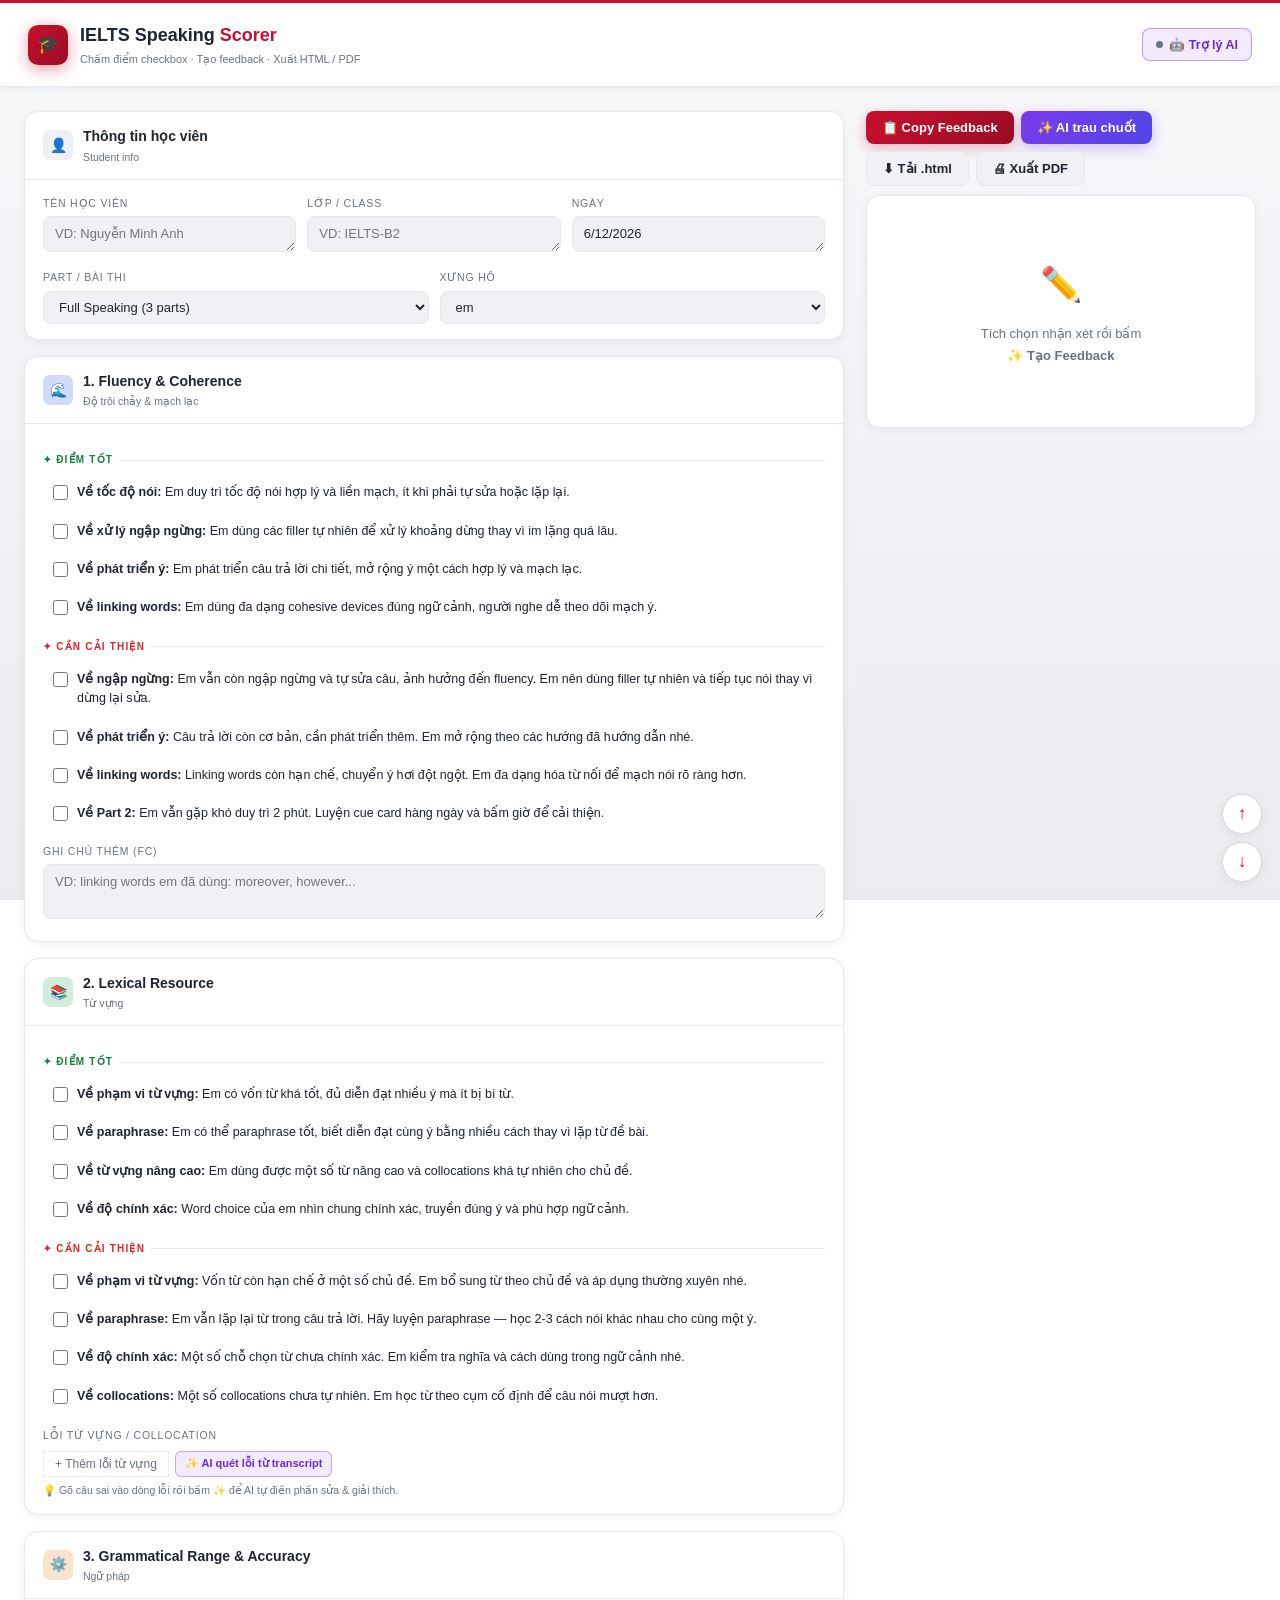
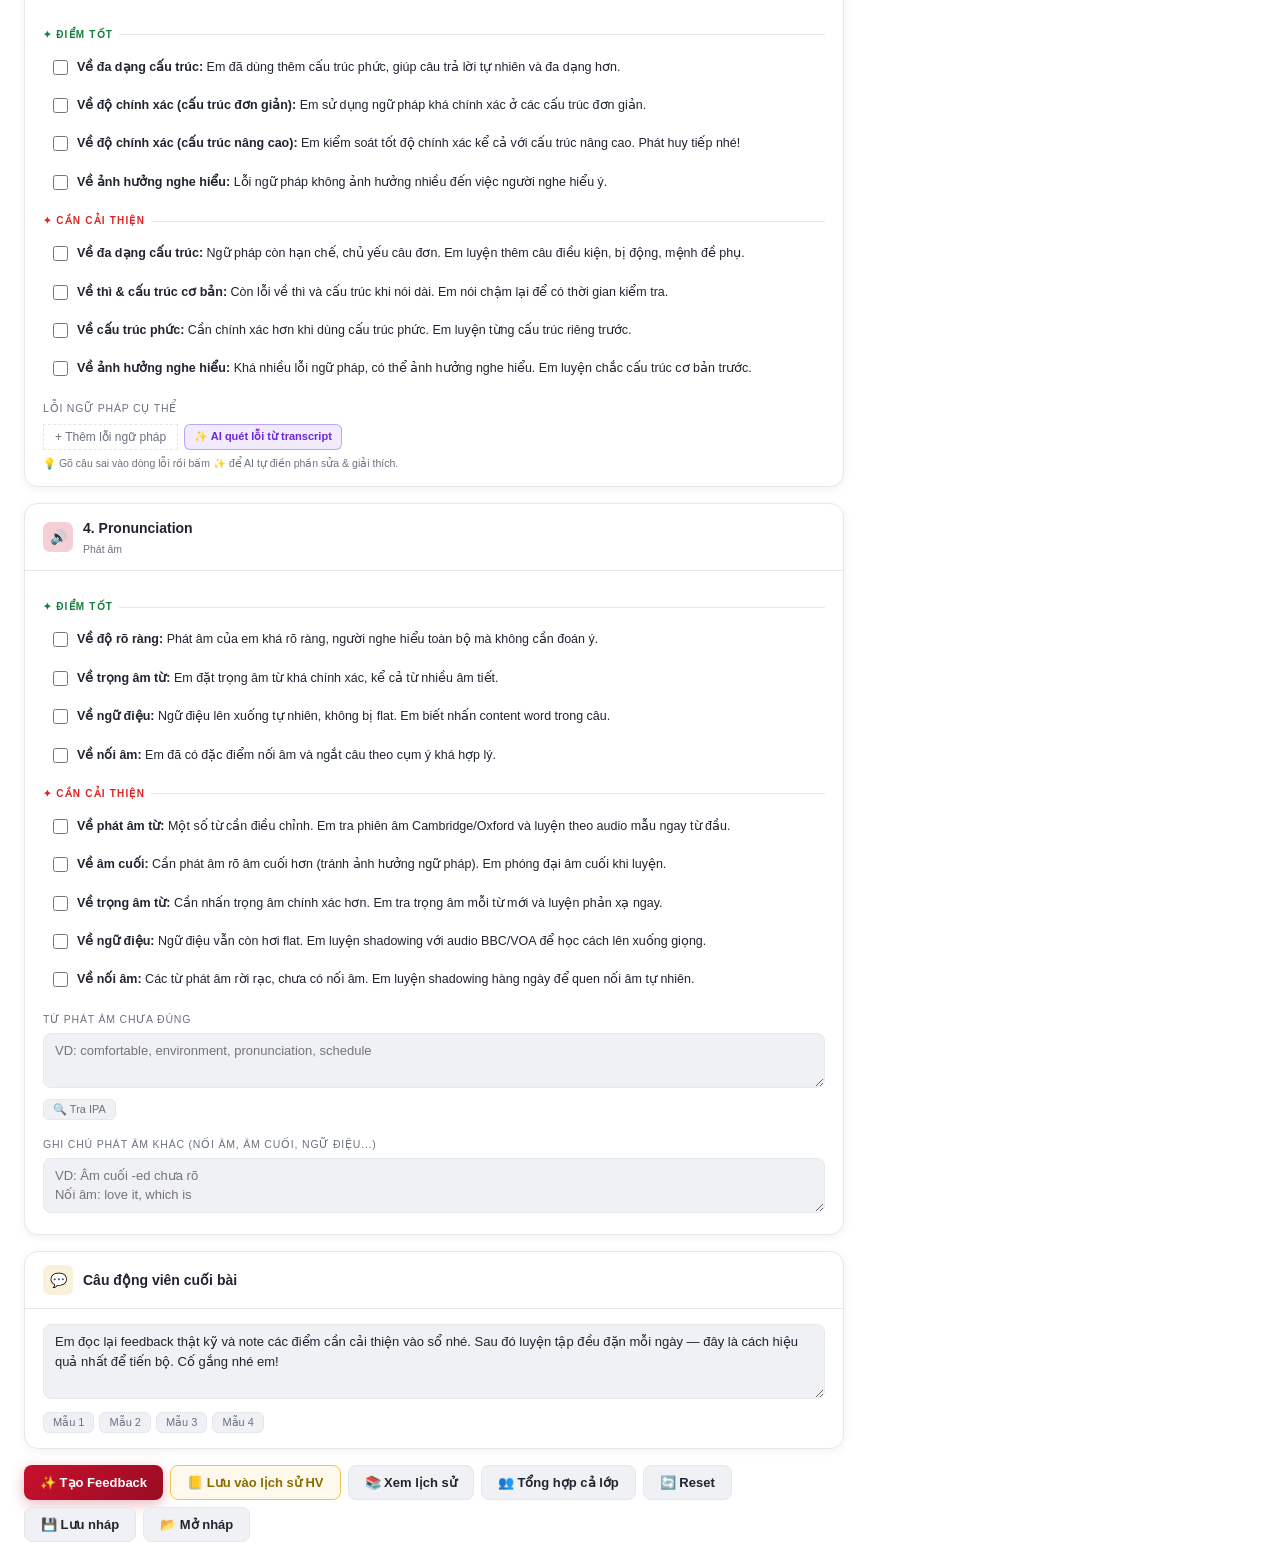
==== commit 0f82ce9c: "Linhthay doi" ====
--- a/index.html
+++ b/index.html
@@ -88,16 +88,12 @@
             <div class="hsub">Độ trôi chảy &amp; mạch lạc</div>
           </div>
         </div>
-        <div class="score-badge">
-          <span class="cur" id="fc-cur">0</span>
-          <span class="mx">/ <span id="fc-max">0</span></span>
-        </div>
-      </div>
-      <div class="card-body">
-        <div class="sec-label good">✦ Điểm tốt (+1 mỗi tick)</div>
+      </div>
+      <div class="card-body">
+        <div class="sec-label good">✦ Điểm tốt</div>
         <div class="check-list" data-list="fc-good"></div>
 
-        <div class="sec-label bad" style="margin-top: 13px">✦ Cần cải thiện (-1 mỗi tick)</div>
+        <div class="sec-label bad" style="margin-top: 13px">✦ Cần cải thiện</div>
         <div class="check-list" data-list="fc-bad"></div>
 
         <div style="margin-top: 11px">
@@ -118,16 +114,12 @@
             <div class="hsub">Từ vựng</div>
           </div>
         </div>
-        <div class="score-badge">
-          <span class="cur" id="lr-cur">0</span>
-          <span class="mx">/ <span id="lr-max">0</span></span>
-        </div>
-      </div>
-      <div class="card-body">
-        <div class="sec-label good">✦ Điểm tốt (+1)</div>
+      </div>
+      <div class="card-body">
+        <div class="sec-label good">✦ Điểm tốt</div>
         <div class="check-list" data-list="lr-good"></div>
 
-        <div class="sec-label bad" style="margin-top: 13px">✦ Cần cải thiện (-1)</div>
+        <div class="sec-label bad" style="margin-top: 13px">✦ Cần cải thiện</div>
         <div class="check-list" data-list="lr-bad"></div>
 
         <div style="margin-top: 13px">
@@ -152,16 +144,12 @@
             <div class="hsub">Ngữ pháp</div>
           </div>
         </div>
-        <div class="score-badge">
-          <span class="cur" id="gra-cur">0</span>
-          <span class="mx">/ <span id="gra-max">0</span></span>
-        </div>
-      </div>
-      <div class="card-body">
-        <div class="sec-label good">✦ Điểm tốt (+1)</div>
+      </div>
+      <div class="card-body">
+        <div class="sec-label good">✦ Điểm tốt</div>
         <div class="check-list" data-list="gra-good"></div>
 
-        <div class="sec-label bad" style="margin-top: 13px">✦ Cần cải thiện (-1)</div>
+        <div class="sec-label bad" style="margin-top: 13px">✦ Cần cải thiện</div>
         <div class="check-list" data-list="gra-bad"></div>
 
         <div style="margin-top: 13px">
@@ -186,16 +174,12 @@
             <div class="hsub">Phát âm</div>
           </div>
         </div>
-        <div class="score-badge">
-          <span class="cur" id="p-cur">0</span>
-          <span class="mx">/ <span id="p-max">0</span></span>
-        </div>
-      </div>
-      <div class="card-body">
-        <div class="sec-label good">✦ Điểm tốt (+1)</div>
+      </div>
+      <div class="card-body">
+        <div class="sec-label good">✦ Điểm tốt</div>
         <div class="check-list" data-list="p-good"></div>
 
-        <div class="sec-label bad" style="margin-top: 13px">✦ Cần cải thiện (-1)</div>
+        <div class="sec-label bad" style="margin-top: 13px">✦ Cần cải thiện</div>
         <div class="check-list" data-list="p-bad"></div>
 
         <div style="margin-top: 13px">
--- a/style.css
+++ b/style.css
@@ -187,28 +187,6 @@
 .ci-gold { background: rgba(212,160,23,.15); color: var(--gold); }
 
 /* ================================================================
-   SCORE BADGE (pill in card header)
-   ================================================================ */
-.score-badge {
-  display: flex;
-  align-items: center;
-  gap: 5px;
-  background: var(--card2);
-  border: 1px solid var(--border2);
-  border-radius: 999px;
-  padding: 3px 11px;
-  font-family: Arial, Helvetica, sans-serif;
-  font-size: 11.5px;
-  white-space: nowrap;
-}
-.score-badge .cur {
-  color: var(--gold);
-  font-weight: 600;
-  font-size: 14px;
-}
-.score-badge .mx { color: var(--text-muted); font-size: 10px; }
-
-/* ================================================================
    SECTION LABELS (good / bad dividers)
    ================================================================ */
 .sec-label {
@@ -264,19 +242,6 @@
   flex: 1;
 }
 .check-item .it b { color: var(--text); font-weight: 600; }
-
-.pt-badge {
-  flex-shrink: 0;
-  font-size: 9.5px;
-  font-family: Arial, Helvetica, sans-serif;
-  background: var(--card2);
-  border: 1px solid var(--border);
-  border-radius: 999px;
-  padding: 2px 6px;
-  color: var(--text-muted);
-}
-.chk-good .pt-badge { background: rgba(22,163,74,.13); border-color: #16a34a; color: #15803d; }
-.chk-bad  .pt-badge { background: rgba(200,16,46,.1);  border-color: #c8102e; color: #b91c1c; }
 
 /* ================================================================
    FORM FIELDS
@@ -448,17 +413,6 @@
 .fb-header    { border-bottom: 2px solid var(--border); padding-bottom: 13px; margin-bottom: 15px; }
 .fb-title     { font-family: Arial, Helvetica, sans-serif; font-size: 19px; font-weight: 700; color: var(--primary); }
 .fb-meta      { font-size: 11.5px; color: var(--text-muted); margin-top: 3px; font-family: Arial, Helvetica, sans-serif; }
-
-.fb-band-box  {
-  display: inline-flex; flex-direction: column; align-items: center;
-  background: var(--gold-light);
-  border: 2px solid var(--gold);
-  border-radius: 12px;
-  padding: 8px 18px;
-  margin-top: 11px;
-}
-.fb-band-num   { font-family: Arial, Helvetica, sans-serif; font-size: 36px; font-weight: 900; color: #b8860b; line-height: 1; }
-.fb-band-label { font-size: 10px; color: #8a6d00; font-weight: 600; text-transform: uppercase; letter-spacing: .8px; }
 
 .fb-section-title {
   font-family: Arial, Helvetica, sans-serif;
@@ -530,7 +484,7 @@
    TRỢ LÝ AI + MODAL
    ================================================================ */
 
-/* Header: nhóm nút AI + band pill */
+/* Header: nhóm nút AI */
 .hdr-right { display: flex; align-items: center; gap: 12px; }
 
 .hdr-ai-btn {
@@ -843,9 +797,6 @@
   .fb-section-title  { color: #9a0c23 !important; border-bottom-color: #ffd6dc !important; }
   .fb-good-title     { color: #15803d !important; }
   .fb-bad-title      { color: #b45309 !important; }
-  .fb-band-box       { background: #fef9ec !important; border-color: #d4a017 !important; }
-  .fb-band-num       { color: #b8860b !important; }
-  .fb-band-label     { color: #8a6d00 !important; }
   .fb-encourage      { background: #fff0f2 !important; border-left-color: #c8102e !important; color: #9a0c23 !important; }
   .fb-err-mark       { background: #fee2e2 !important; color: #dc2626 !important; }
   .fb-fix-mark       { background: #dcfce7 !important; color: #16a34a !important; }
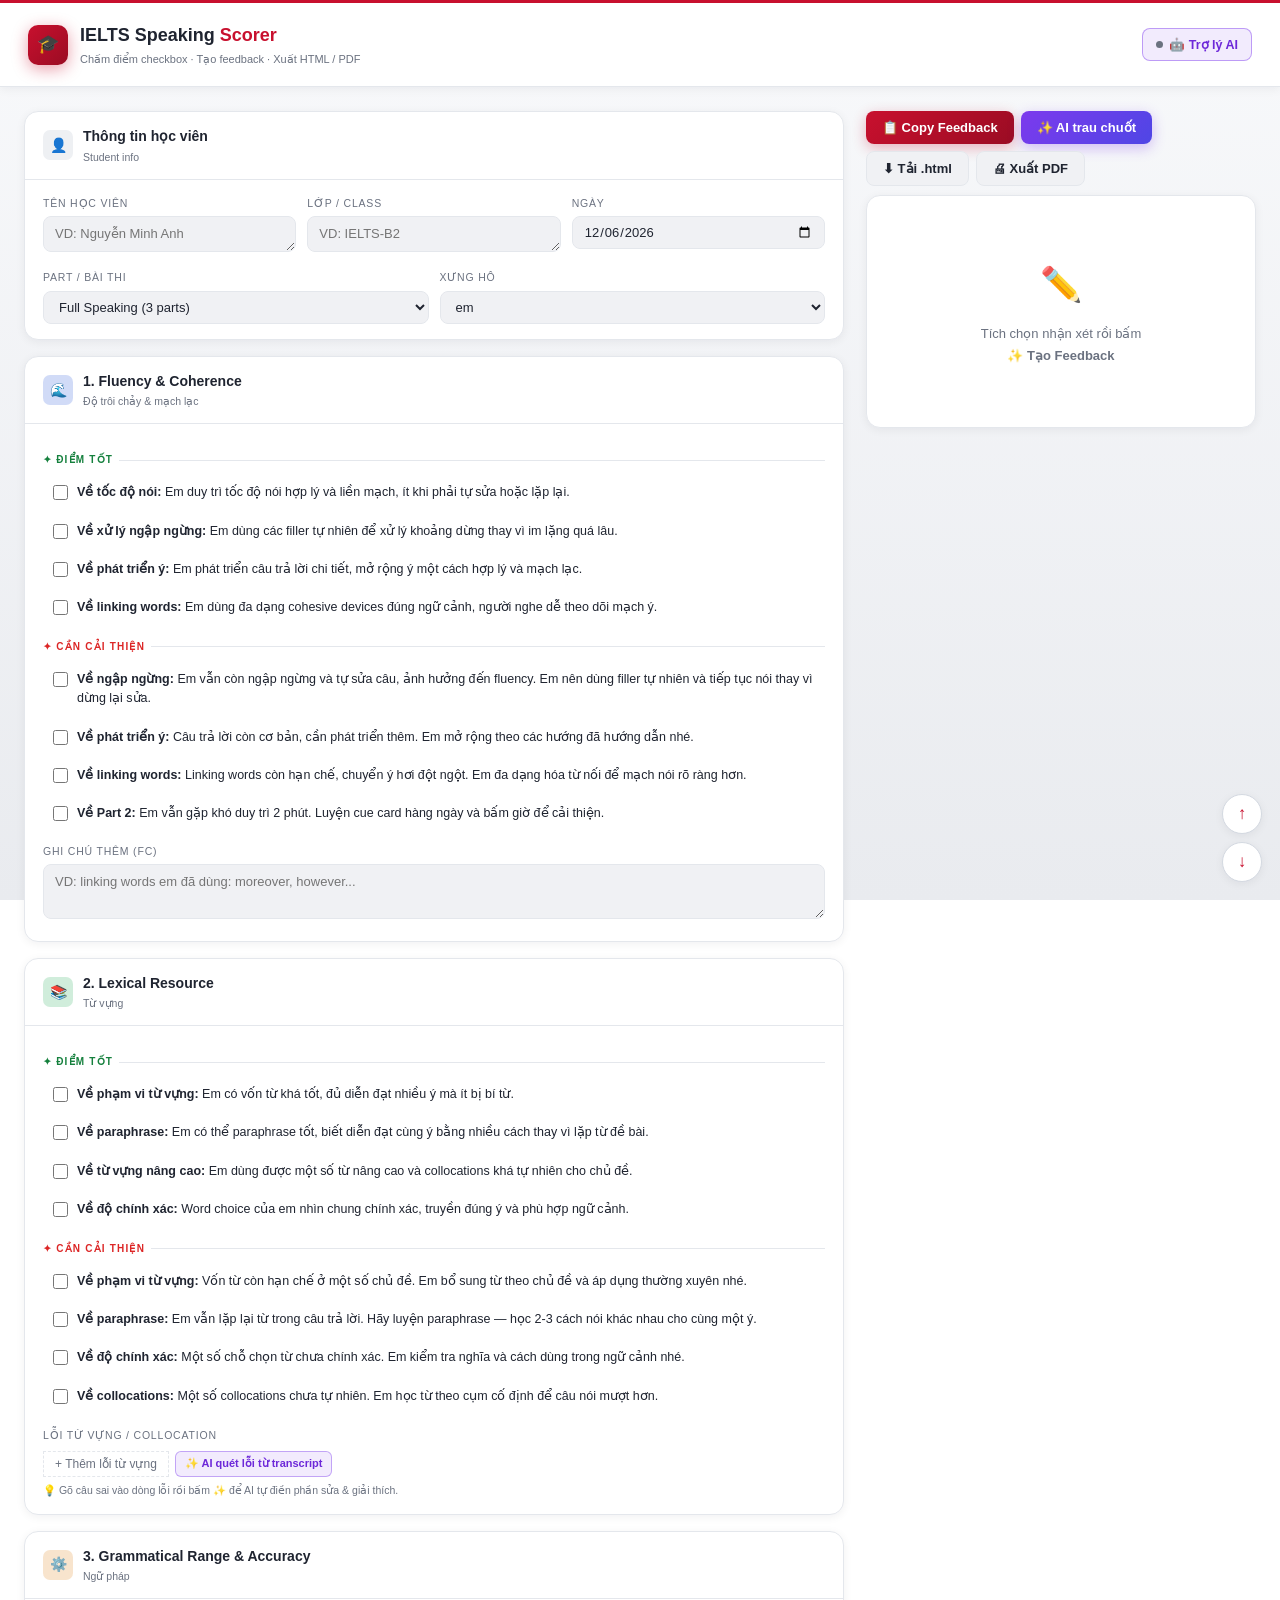
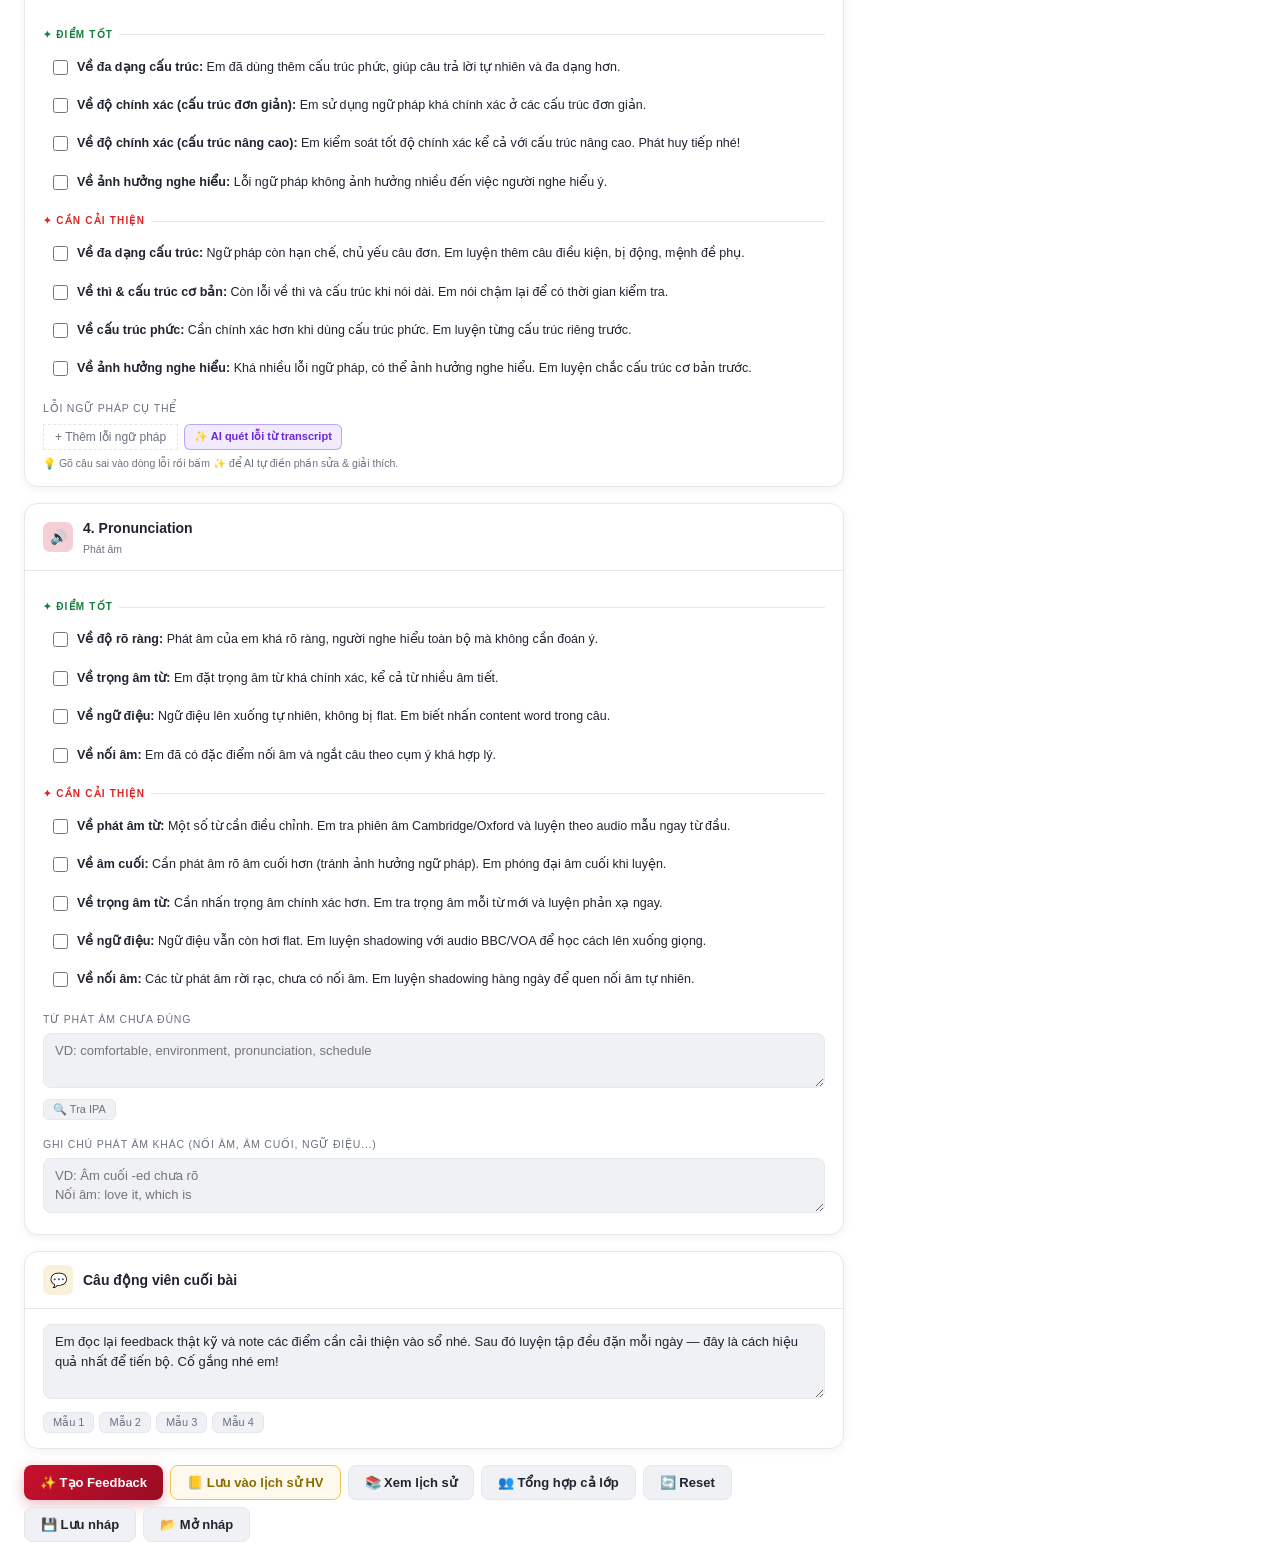
==== commit e5962501: "Doi ngay sinh" ====
--- a/index.html
+++ b/index.html
@@ -53,7 +53,7 @@
           </div>
           <div>
             <label class="field-label">Ngày</label>
-            <textarea id="hv-date" rows="1"></textarea>
+            <input type="date" id="hv-date" />
           </div>
         </div>
         <div class="row-2" style="margin-top: 11px">
--- a/style.css
+++ b/style.css
@@ -257,6 +257,7 @@
 }
 input[type="text"],
 input[type="password"],
+input[type="date"],
 select,
 textarea {
   width: 100%;
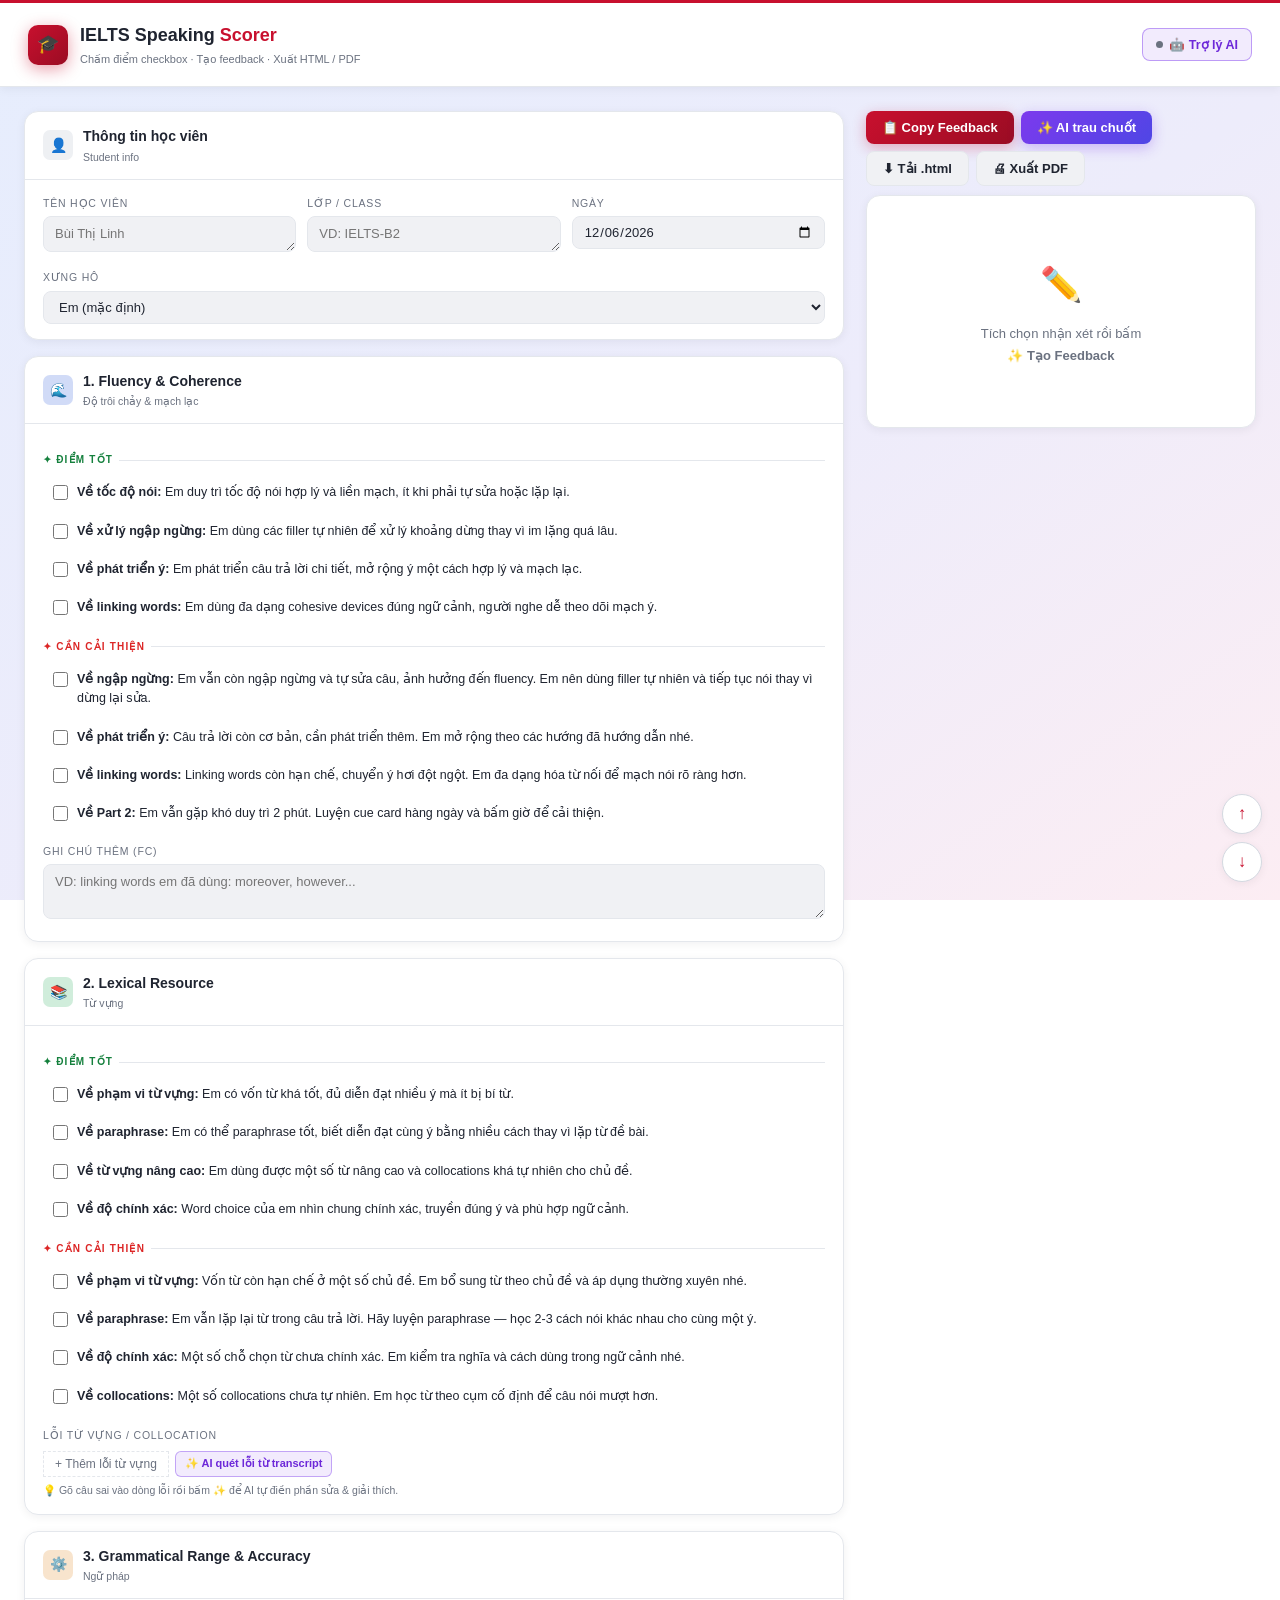
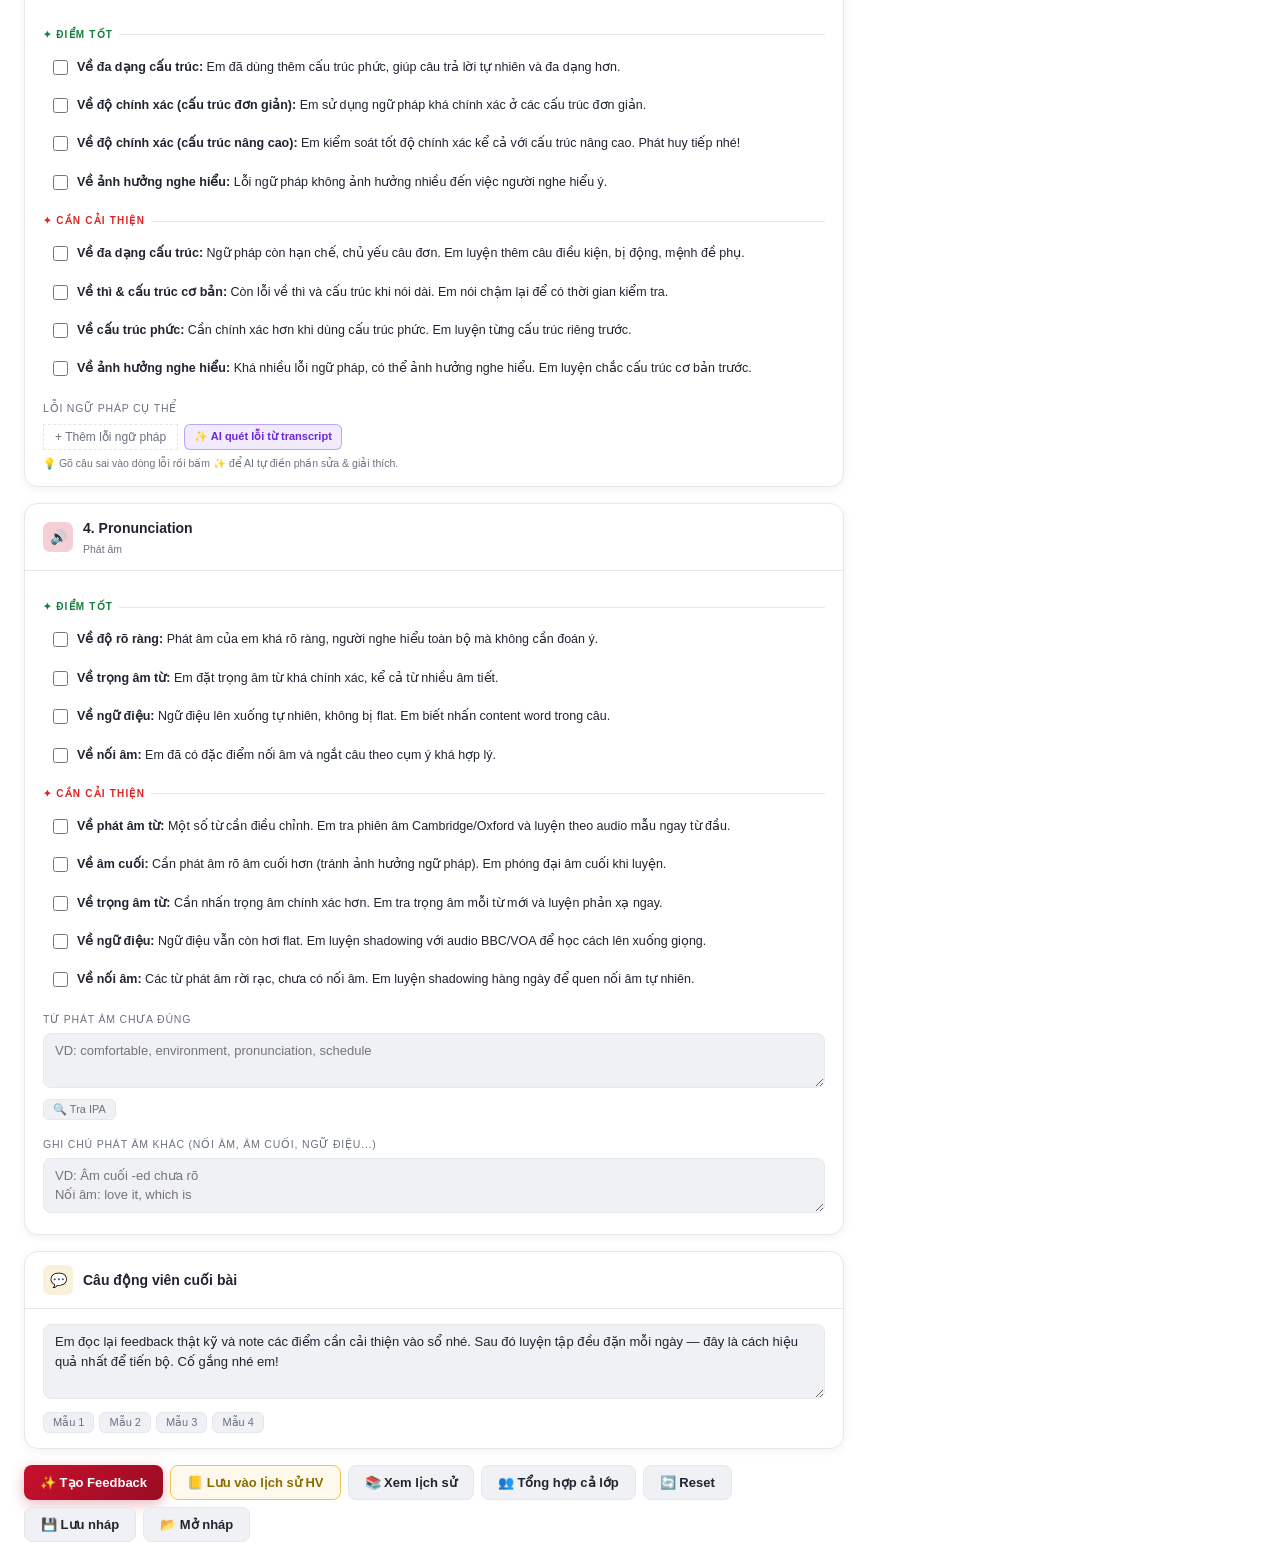
==== commit b4340b4c: "Linh doi" ====
--- a/index.html
+++ b/index.html
@@ -45,7 +45,7 @@
         <div class="info-grid">
           <div>
             <label class="field-label">Tên học viên</label>
-            <textarea id="hv-name" rows="1" placeholder="VD: Nguyễn Minh Anh"></textarea>
+            <textarea id="hv-name" rows="1" placeholder="Bùi Thị Linh"></textarea>
           </div>
           <div>
             <label class="field-label">Lớp / Class</label>
@@ -56,24 +56,13 @@
             <input type="date" id="hv-date" />
           </div>
         </div>
-        <div class="row-2" style="margin-top: 11px">
-          <div>
-            <label class="field-label">Part / Bài thi</label>
-            <select id="hv-part">
-              <option>Full Speaking (3 parts)</option>
-              <option>Part 1 only</option>
-              <option>Part 2 only</option>
-              <option>Part 3 only</option>
-            </select>
-          </div>
-          <div>
-            <label class="field-label">Xưng hô</label>
-            <select id="hv-pronoun">
-              <option value="em">em</option>
-              <option value="anh">anh</option>
-              <option value="chị">chị</option>
-            </select>
-          </div>
+        <div style="margin-top: 11px">
+          <label class="field-label">Xưng hô</label>
+          <select id="hv-pronoun">
+            <option value="em">Em (mặc định)</option>
+            <option value="anh">Anh (HV nam lớn tuổi)</option>
+            <option value="chị">Chị (HV nữ lớn tuổi)</option>
+          </select>
         </div>
       </div>
     </div>
--- a/style.css
+++ b/style.css
@@ -45,7 +45,7 @@
 html  { scroll-behavior: smooth; }
 body  {
   font-family: Arial, Helvetica, sans-serif;
-  background: linear-gradient(180deg, #f8f9fb 0%, #e9ebef 100%);
+  background: linear-gradient(145deg, #e6edfd 0%, #edecfb 55%, #fcedf3 100%);
   background-attachment: fixed;
   color: var(--text);
   min-height: 100vh;
